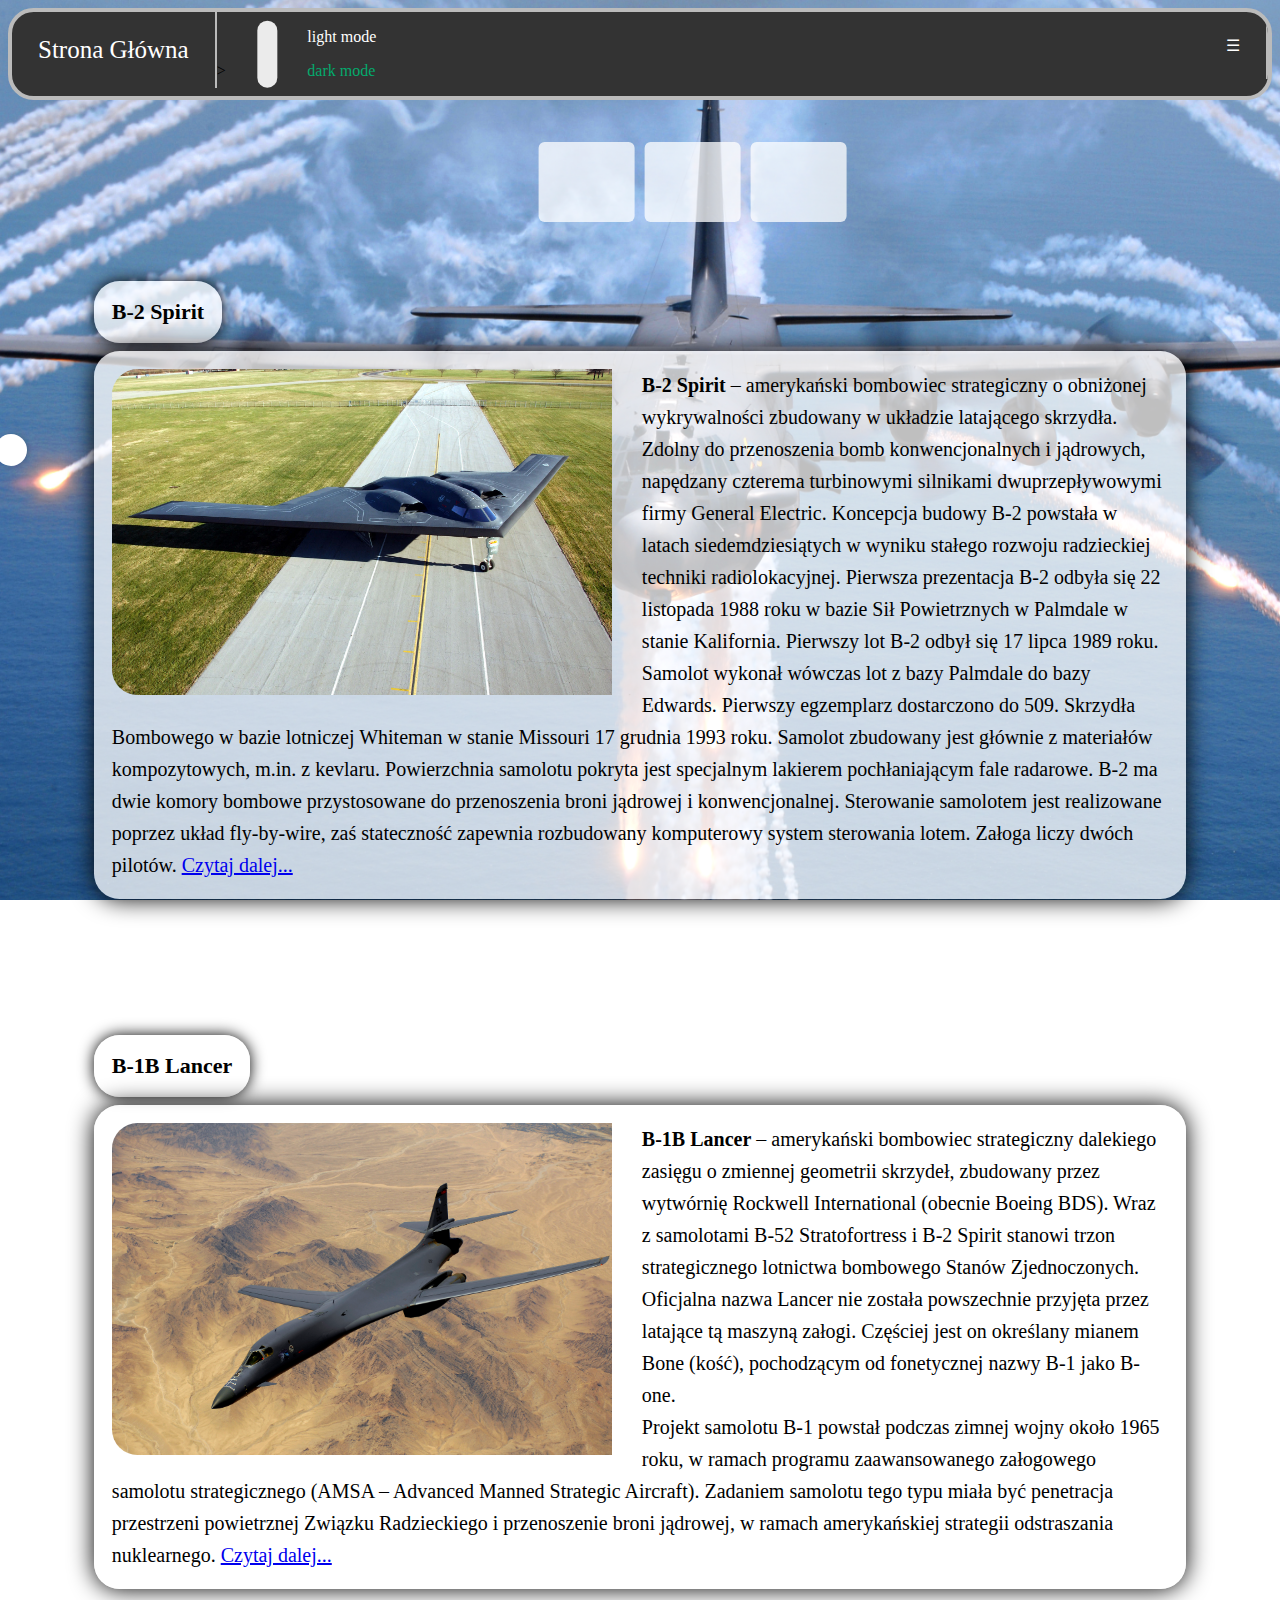
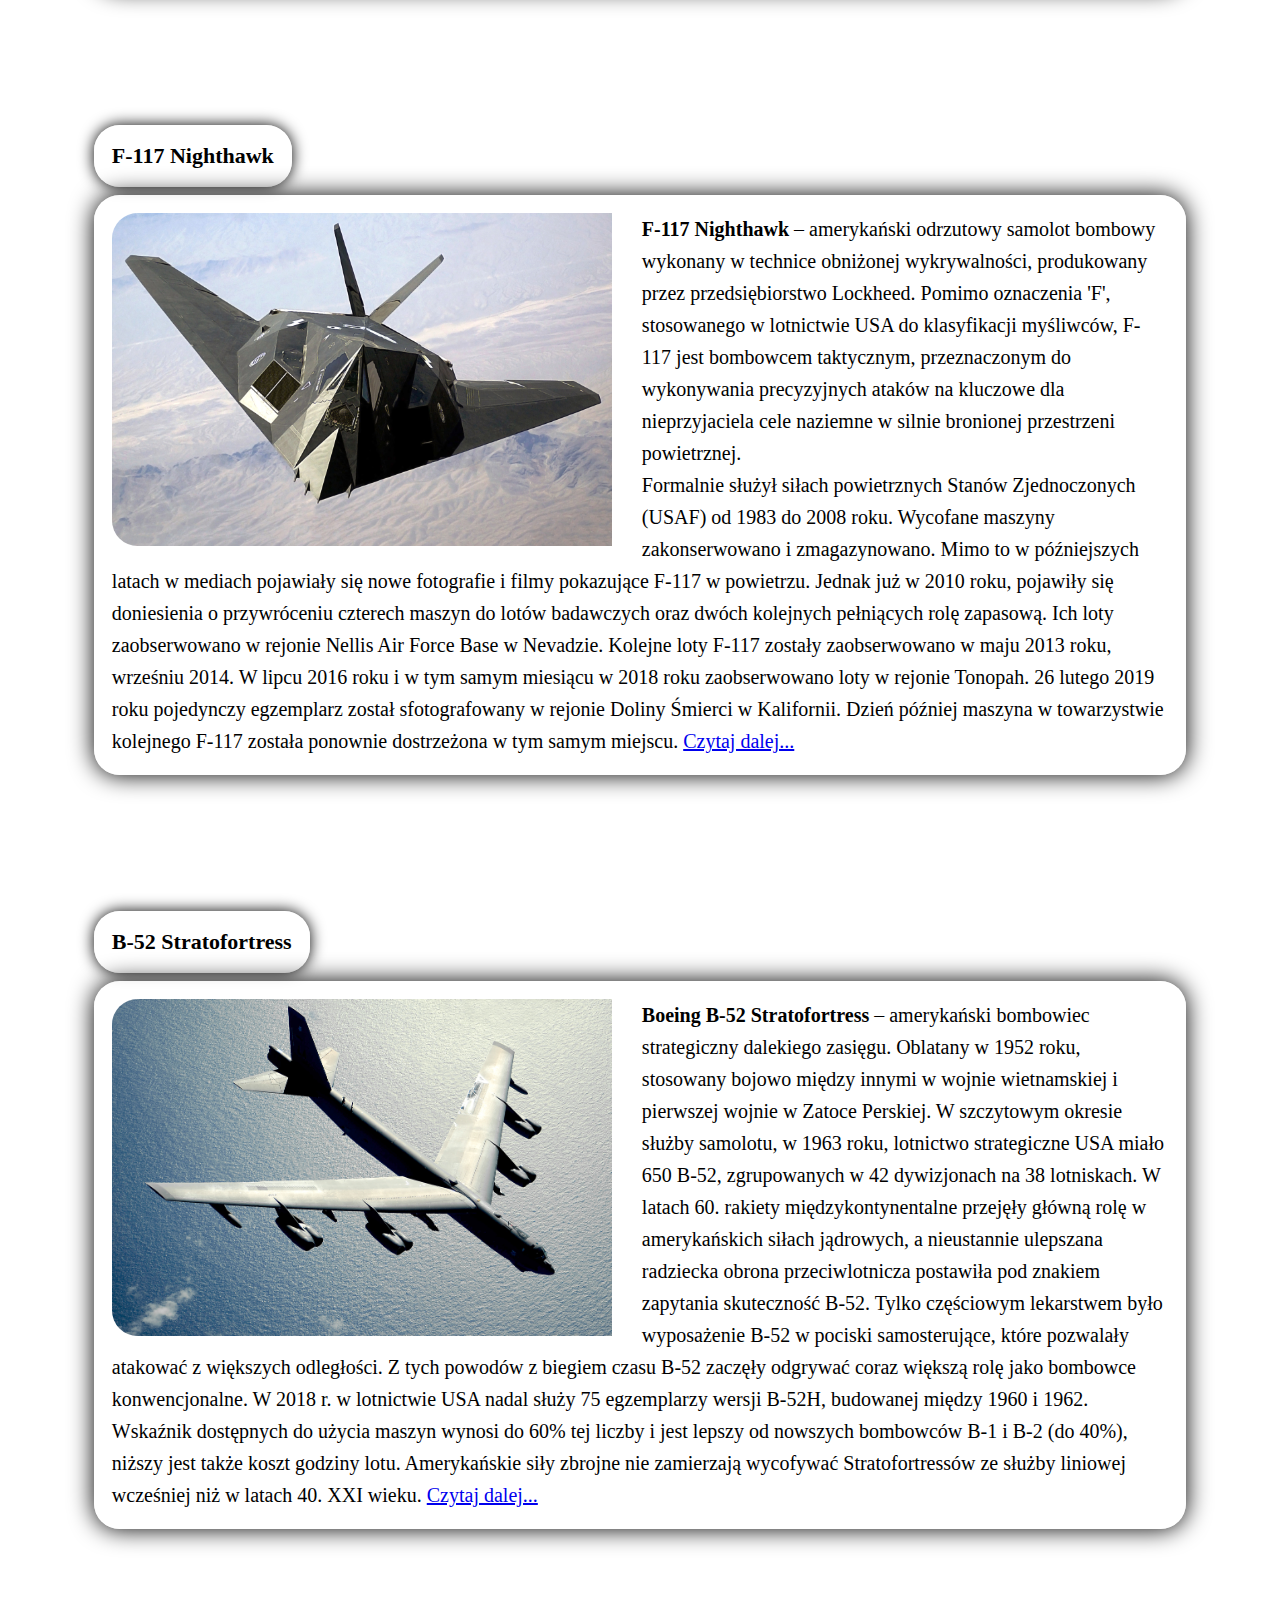
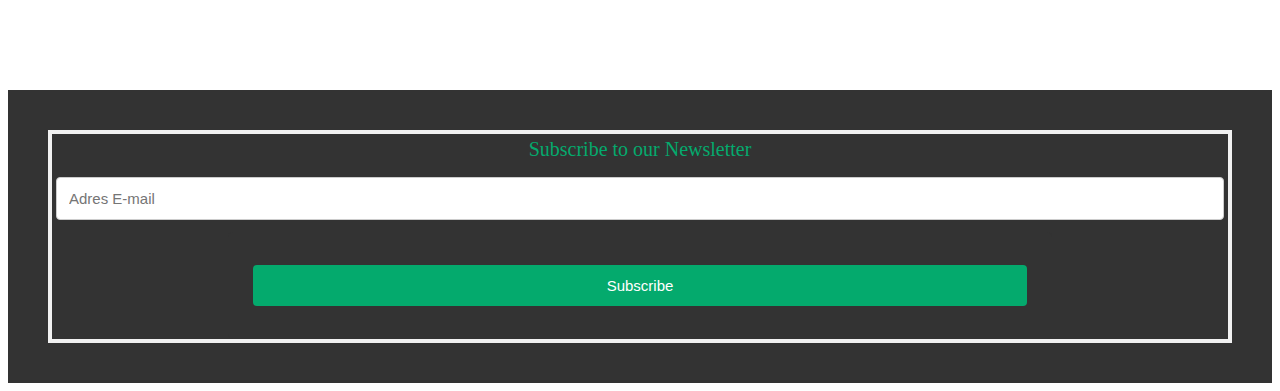
==== bombowce.html @ 317ac98b "Web" ====
<!DOCTYPE html>
<html lang="pl" >
<head>
<meta charset="UTF-8">
<meta name="viewport" content="width=device-width, initial-scale=1">
<link rel="stylesheet" href="style.css">
<link rel='stylesheet' href='https://s3-us-west-2.amazonaws.com/s.cdpn.io/1462889/unicons.css'>
<title>Bombowce</title>
</head>
<body id="dvImage">
<script src='https://cdnjs.cloudflare.com/ajax/libs/jquery/3.4.0/jquery.min.js'></script>
<script src="https://ajax.googleapis.com/ajax/libs/jquery/1.8.3/jquery.min.js"></script>
<script src="js/script.js"></script>
<div class="topNav" id="myTopNav">	
	<a href="index.html" >Strona Główna</a>
	<div class="dropdown"> <button class="dropbtn">Myśliwce 
    </button>
		<div class="dropdown-content">
			<a href="mysliwce.html">Myśliwce</a>
			<a href="mysliwce.html#F-22_Raptor">F-22 Raptor</a>	
			<a href="mysliwce.html#YF-23_Black_Widow">YF-23 Black Widow</a>
			<a href="mysliwce.html#F-35_Lightning">F-35 Lightning</a>
			<a href="mysliwce.html#F-14_Tomcat">F-14 Tomcat</a>
			<a href="mysliwce.html#F-16_Fighting_Falcon">F-16 Fighting Falcon</a>
		</div></div>
	<div class="dropdown"><button class="dropbtn active">Bombowce 
			</button>
		<div class="dropdown-content">
			<a href="bombowce.html" class="active">Bombowce</a>
			<a href="bombowce.html#B-2_Spirit">B-2 Spirit </a>
			<a href="bombowce.html#B-1B_Lancer">B-1B Lancer</a>
			<a href="bombowce.html#F-117_Nighthawk">F-117 Nighthawk</a>
			<a href="bombowce.html#B-52_Stratofortress">B-52 Stratofortress</a>
		</div></div>
	<div class="dropdown"><button class="dropbtn">Śmigłowce 
    </button>
			<div class="dropdown-content">
			<a href="smiglowce.html">Śmigłowce</a>
			<a href="smiglowce.html#AH-64_Apache">AH-64 Apache</a>
			<a href="smiglowce.html#RAH-66_Comanche">RAH-66 Comanche</a>
			<a href="smiglowce.html#UH-60_Black_Hawk">UH-60 Black Hawk</a>
			<a href="smiglowce.html#AH-56_Cheyenne">AH-56 Cheyenne</a>
			<a href="smiglowce.html#EuroCopter_Tiger">EuroCopter Tiger</a>
			<a href="smiglowce.html#Mi-28_Havoc">Mi-28 Havoc</a>
			<a href="smiglowce.html#Ka-50">Ka-50</a>
		</div></div>
	<div class="dropdown"><button class="dropbtn">Samoloty Wsparcia 
    </button>
		<div class="dropdown-content">
			<a href="samoloty_wsparcia.html">Samoloty Wsparcia</a>
			<a href="samoloty_wsparcia.html#A-10_Thunderbolt">A-10 Thunderbolt </a>
			<a href="samoloty_wsparcia.html#V-22_Osprey">V-22 Osprey </a>
			<a href="samoloty_wsparcia.html#SR-71_Blackbird">SR-71 Blackbird</a>
			<a href="samoloty_wsparcia.html#C-5_Galaxy">C-5 Galaxy</a>
			<a href="samoloty_wsparcia.html#C-130_Hercules">C-130 Hercules</a>
			<a href="samoloty_wsparcia.html#AC-130">AC-130</a>
		</div></div>>
			<a href="kontakt.html"  >Kontakt</a>	
		 <div class="checkbox-wrap ">
         <input type="checkbox" class="toggle-switch">
      <div class="opts">
         <div class="opt-1"><p>light mode</p></div>
         <div class="opt-2"><p>dark mode</p></div>
      </div></div>
<a href="javascript:void(0);" style="font-size:16px;" class="icon" onclick="menu()">&#9776;</a>
	</div>
<br><br><br>
<div class="clock-holder">
<div class='clock'>
  <div class='h shake shake-slow'></div>
  <div class='m shake shake-slow'></div>
  <div class='s shake shake-slow'></div>
</div></div>
	<br><br><br><br>
	<div id="maincontent" class="maincontent">
<h1 id="B-2_Spirit">B-2 Spirit</h1>					
<div class="article">
<a href="https://gagadget.com/media/uploads/B-2%20Spirit-1.jpeg" target= "_blank"> 
<img class="zoom" src="pic/b2.jpeg" alt="B-2 Spirit"></a>
<b>B-2 Spirit</b> – amerykański bombowiec strategiczny o obniżonej wykrywalności zbudowany w układzie latającego skrzydła. Zdolny do przenoszenia bomb konwencjonalnych i jądrowych, napędzany czterema turbinowymi silnikami dwuprzepływowymi firmy General Electric.
Koncepcja budowy B-2 powstała w latach siedemdziesiątych w wyniku stałego rozwoju radzieckiej techniki radiolokacyjnej. Pierwsza prezentacja B-2 odbyła się 22 listopada 1988 roku w bazie Sił Powietrznych w Palmdale w stanie Kalifornia. 
Pierwszy lot B-2 odbył się 17 lipca 1989 roku. Samolot wykonał wówczas lot z bazy Palmdale do bazy Edwards. Pierwszy egzemplarz dostarczono do 509. Skrzydła Bombowego w bazie lotniczej Whiteman w stanie Missouri 17 grudnia 1993 roku.
Samolot zbudowany jest głównie z materiałów kompozytowych, m.in. z kevlaru. Powierzchnia samolotu pokryta jest specjalnym lakierem pochłaniającym fale radarowe. B-2 ma dwie komory bombowe przystosowane do przenoszenia broni jądrowej i konwencjonalnej. 
Sterowanie samolotem jest realizowane poprzez układ fly-by-wire, zaś stateczność zapewnia rozbudowany komputerowy system sterowania lotem. Załoga liczy dwóch pilotów.
<a href="https://pl.wikipedia.org/wiki/Northrop_B-2_Spirit" target="_blank">Czytaj dalej... </a>
</div>

<h1 id="B-1B_Lancer">B-1B Lancer</h1>					
<div class="article">
<a href="https://upload.wikimedia.org/wikipedia/commons/thumb/5/50/B-1B.jpg/1280px-B-1B.jpg" target= "_blank"> 
<img class="zoom" src="pic/b1.jpg" alt="B-1B Lancer"></a>
<b>B-1B Lancer</b> – amerykański bombowiec strategiczny dalekiego zasięgu o zmiennej geometrii skrzydeł, zbudowany przez wytwórnię Rockwell International (obecnie Boeing BDS). Wraz z samolotami B-52 Stratofortress i B-2 Spirit stanowi trzon strategicznego lotnictwa bombowego Stanów Zjednoczonych.
Oficjalna nazwa Lancer nie została powszechnie przyjęta przez latające tą maszyną załogi. Częściej jest on określany mianem Bone (kość), pochodzącym od fonetycznej nazwy B-1 jako B-one.
<br>Projekt samolotu B-1 powstał podczas zimnej wojny około 1965 roku, w ramach programu zaawansowanego załogowego samolotu strategicznego (AMSA – Advanced Manned Strategic Aircraft). Zadaniem samolotu tego typu miała być penetracja przestrzeni powietrznej Związku Radzieckiego i przenoszenie broni jądrowej, 
w ramach amerykańskiej strategii odstraszania nuklearnego.
<a href="https://pl.wikipedia.org/wiki/Rockwell_B-1B_Lancer" target="_blank">Czytaj dalej... </a>
</div>

<h1 id="F-117_Nighthawk">F-117 Nighthawk</h1>					
<div class="article">
<a href="https://upload.wikimedia.org/wikipedia/commons/a/a1/F-117_Nighthawk_Front.jpg" target= "_blank"> 
<img class="zoom" src="pic/f117.jpg" alt="F-117 Nighthawk"></a>
<b>F-117 Nighthawk</b> – amerykański odrzutowy samolot bombowy wykonany w technice obniżonej wykrywalności, produkowany przez przedsiębiorstwo Lockheed.
Pomimo oznaczenia 'F', stosowanego w lotnictwie USA do klasyfikacji myśliwców, F-117 jest bombowcem taktycznym, przeznaczonym do wykonywania precyzyjnych ataków na kluczowe dla nieprzyjaciela cele naziemne w silnie bronionej przestrzeni powietrznej.
<br>Formalnie służył siłach powietrznych Stanów Zjednoczonych (USAF) od 1983 do 2008 roku. Wycofane maszyny zakonserwowano i zmagazynowano. Mimo to w późniejszych latach w mediach pojawiały się nowe fotografie i filmy pokazujące F-117 w powietrzu. 
Jednak już w 2010 roku, pojawiły się doniesienia o przywróceniu czterech maszyn do lotów badawczych oraz dwóch kolejnych pełniących rolę zapasową. Ich loty zaobserwowano w rejonie Nellis Air Force Base w Nevadzie. 
Kolejne loty F-117 zostały zaobserwowano w maju 2013 roku, wrześniu 2014. W lipcu 2016 roku i w tym samym miesiącu w 2018 roku zaobserwowano loty w rejonie Tonopah.
 26 lutego 2019 roku pojedynczy egzemplarz został sfotografowany w rejonie Doliny Śmierci w Kalifornii. Dzień później maszyna w towarzystwie kolejnego F-117 została ponownie dostrzeżona w tym samym miejscu. 
<a href="https://pl.wikipedia.org/wiki/Lockheed_F-117_Nighthawk" target="_blank">Czytaj dalej... </a>
</div>

<h1 id="B-52_Stratofortress">B-52 Stratofortress</h1>					
<div class="article">
<a href="https://ocdn.eu/images/pulscms/NzI7MDA_/6177c042f0d11eca27f2a414a46d95de.jpg" target= "_blank"> 
<img class="zoom" src="pic/b52.jpg" alt="B-52 Stratofortress"></a>
<b>Boeing B-52 Stratofortress</b> – amerykański bombowiec strategiczny dalekiego zasięgu. Oblatany w 1952 roku, stosowany bojowo między innymi w wojnie wietnamskiej i pierwszej wojnie w Zatoce Perskiej.
W szczytowym okresie służby samolotu, w 1963 roku, lotnictwo strategiczne USA miało 650 B-52, zgrupowanych w 42 dywizjonach na 38 lotniskach. W latach 60. rakiety międzykontynentalne przejęły główną rolę w amerykańskich siłach jądrowych, a nieustannie ulepszana radziecka obrona przeciwlotnicza postawiła pod znakiem zapytania skuteczność B-52. 
Tylko częściowym lekarstwem było wyposażenie B-52 w pociski samosterujące, które pozwalały atakować z większych odległości. Z tych powodów z biegiem czasu B-52 zaczęły odgrywać coraz większą rolę jako bombowce konwencjonalne. W 2018 r. w lotnictwie USA nadal służy 75 egzemplarzy wersji B-52H, budowanej między 1960 i 1962. 
Wskaźnik dostępnych do użycia maszyn wynosi do 60% tej liczby i jest lepszy od nowszych bombowców B-1 i B-2 (do 40%), niższy jest także koszt godziny lotu. Amerykańskie siły zbrojne nie zamierzają wycofywać Stratofortressów ze służby liniowej wcześniej niż w latach 40. XXI wieku.
<a href="https://pl.wikipedia.org/wiki/Boeing_B-52_Stratofortress" target="_blank">Czytaj dalej... </a>
</div>





 
								
	<div class="progress-wrap">
		<svg class="progress-circle svg-content" width="100%" height="100%" viewBox="-1 -1 102 102">
			<path d="M50,1 a49,49 0 0,1 0,98 a49,49 0 0,1 0,-98"/>
		</svg>
	</div>
	
	
</div>
<div class="footer">
<form name="newsletterForm" onsubmit = "return(validate2());">
  <div class="container2">
    <div id="header" class="header">Subscribe to our Newsletter</div>
  </div>
  <div class="container2" style="background-color:#333">
    <input type="text" placeholder="Adres E-mail" name="mail" required>
  </div>
  <div class="container">
    <input type="submit" value="Subscribe">
  </div>
</form>
</div>


</body>
</html>
---- style.css ----
body {
  	-webkit-transition: all 200ms linear;
	transition: all 200ms linear;
	text-rendering: optimizeLegibility !important;
	-webkit-font-smoothing: antialiased !important;
}
#dvImage{
  background-image: url("pic/background1.jpg");	
  background-repeat: no-repeat;
  background-attachment: fixed;
  background-size: cover;
}
.maincontent{
	margin-left: 2%;
	margin-right: 2%;
}
.topNav {
	overflow: hidden;
	background-color: #333;
	border-radius: 2vw;
	border: 4px solid #bbb;
}
.topNav a {
	float: left;
	font-size:25px;
	display: block;
	color: white;
	text-align: center;
	padding: 24px 26px;
	border-right:2px solid #bbb;
	text-decoration: none;
}
.topNav a:hover:not(.active) {
  background-color: #111;
}
.active {
  background-color: #04AA6D;
  color: white;
}
.topNav .icon {
  display: none;
}
.dropdown {
  float: left;
  overflow: hidden;
}
.dropdown .dropbtn {
  font-size: 25px;  
  border: none;
  outline: none;
  color: white;
  padding: 24px 26px;
  background-color: #333;
  border-right:2px solid #bbb;
  margin: 0;
}
button.dropbtn.active {
  background-color: #04AA6D;
  color: white;	
}
.topNav a:hover, .dropdown:hover .dropbtn {
  background-color: #111;
  color: white;
}
.dropdown-content {
  display: none;
  position: absolute;
  background-color: #300;
  min-width: 160px;
  box-shadow: 0px 8px 16px 0px rgba(255,255,255,0.2);
  z-index: 1;
}

.dropdown-content a {
  float: none;
  color: white;
  padding: 12px 16px;
  text-decoration: none;
  display: block;
  text-align: left;
  border-bottom: 2px solid #ddd;
  border-left: 2px solid #ddd;
  border-right: 2px solid #ddd;
}

.dropdown-content a:hover {
  background-color: #333;
  color: #04AA6D;
}

.dropdown:hover .dropdown-content {
  display: block;
}

@media screen and (max-width: 1370px) {
  .topNav a:not(:first-child), .dropdown .dropbtn {
    display: none;
	font-size: 17px;
  }
    .topNav a:not(:first-child), .dropdown .dropbtnactive {
    display: none;
	font-size: 17px;
  }
  .topNav a.icon {
    float: right;
    display: block;
  }
   .topNav.responsive {position: relative; font-size:17px;}
  .topNav.responsive .icon {
    position: absolute;
    right: 0;
    top: 0;
  }
  .topNav.responsive a {
    float: none;
    display: block;
    text-align: left;
	font-size:15px;
  }
  .topNav.responsive .dropdown {float: none;}
  .topNav.responsive .dropdown-content {position: relative;}
  .topNav.responsive .dropdown .dropbtn {
    display: block;
    width: 100%;
    text-align: left;
  } 
}
@media screen and (max-width: 600px) {

  .article {
  font-size:14px;
  margin-left:1%;
  margin-right:1%;
  }
    body{
	  background-image:url("pic/backgroundphone.jpg");
  }
}




h1{
  background-color:rgba(255, 255, 255, 0.75);
  color:black;
  font-family:verdana;
  font-size: 22px;
  text-align: left;
  display: inline-block;
  box-shadow: 0 0 15px black;
  padding: 1.4vw;
  border-radius: 2vw;
  margin-left: 5%;
}
h2{
	color: Navy;
	font-family:verdana;
	font-size: 22px;
	background-color:rgba(255, 255, 255, 0.8);
	box-shadow: 0 0 15px black;
	padding: 1.4vw;
	border-radius: 2vw;
	text-align:center;
	margin-left: auto;
	margin-right: auto;
	width:500px;
}
h3{
	font-size:17px;
}
.header{
  font-family: verdana;
  font-size: 20px;
  color: #04AA6D;
  text-align:center;
}
.header1{
  font-size: 32px;
  color: #04AA6D;
  text-align:center;  
  font-family: verdana;

}
#error_message{
  margin-bottom: 20px;
  background: #fe8b8e;
  padding: 0px;
  text-align: center;
  font-size: 14px;
  transition: all 0.5s ease;
}
.article {
  background-color:rgba(255, 255, 255, 0.75);
  color:black;
  box-shadow: 0 0 25px black;
  padding: 1.4vw;
  font-family: verdana;
  font-size: 20px;
  line-height:1.6;
  margin-top: -0.5vw;
  border-radius: 2vw;
  display: inline-block;
  margin-right: 5%;
  margin-left: 5%;
  margin-bottom:10%;
}
.articleh{
  background-color:rgba(255, 255, 255, 0.75);
  color:black;
  box-shadow: 0 0 25px black;
  padding: 1.4vw;
  font-family: verdana;
  font-size: 20px;
   border-radius: 2vw;
  display:block;
  margin: 0px auto;
  width:400px;
}
#table{
	margin-left:auto;
	margin-right:auto;
	font-size:22px;
	background-color:rgba(255, 255, 255, 0.9);
	color:black;
	box-shadow: 0 0 25px black;
}
.table, th, td {
	margin-top:30px;
	border:2px solid black;
	background-color:rgba(255, 255, 255, 0.75);
    color:black;
}
th,td{
	background-color:rgba(255, 255, 255, 0.75);
    color:black;
}
.dark{
  background-color:rgba(0, 0, 0, 0.75);
  color:white;
  
}

 input[type=checkbox].toggle-switch {
    transform: rotate(90deg);
    appearance: none;
    -moz-appearance: none;
    -webkit-appearance: none;
    outline: 0;
	display:inline-block;
    cursor: pointer; 
    width: 5em;
    height: 1.5em;
	margin-bottom:0.9em;
    border-radius: 3em;
    background-color: #ebebeb;
    transition: background-color 0.09s ease-in-out;
 position: relative;}
&:active::after {
       background-color: #f2f2f2;
       padding-right: .8em;
   }
    
   &::after {
      content: '';
      width: 2em; 
      height: 2em;
	  display:inline-block;
      background-color: white;
      border-radius: 3em;
      position: absolute;
      left: -5px;
      top: 50%;
      transform: translateY(-50%);
      transition: left .3s cubic-bezier(
          0.175, 0.885, 0.320, 1.275);
      padding .3s ease, margin .3s ease;
      box-shadow: 2px 0px 5px 0 rgba(0,0,0,0.15);
  }



input[type=checkbox].toggle-switch:checked {
   background-color: #04AA6D;
   &:active::after {
      margin-left: -.8em;
   }
   &::after {
      left: 2em;
      background-color: #242424;
   }
}

.opts {
   color: #04AA6D;
   	display:inline-block;
}

.opt-1 {
   color: white;
}

.opt-1,
.opt-2 {
   transition: .2s all;
}

.checkbox-wrap {
	display:inline-block;
	width:200px;
}	

.clock-holder{
	display: block;
	margin: 0 auto;
	
}
.clock {
  position: relative;
  padding:20px;
  top: 50%;
  left: 50%;
  transform: translate(-10%, -80%);
  color: black;
  font-family: "Lato", sans-serif;
}
.clock div {
  position: relative;
  float: left;
  background-color: rgba(255, 255, 255, 0.75);
  border-radius: 6px;
  width: 96px;
  height: 80px;
  text-align: center;
  font-size: 60px;
  margin: 0px 5px;
}


.video-container{
  position: relative;
  padding-bottom: 2%;
}
.video-container iframe{
position: absolute;
  top: 0;
  left: 0;
  width: 100%;
  height: 100%;
}
.video {
	display:none;
	aspect-ratio: 16 / 9;
	width: 100%;

}
.btn, .btn:after, .ajaxbtn, .ajaxbtn:after {
  width: 70px;
  height: 36px;
  line-height: 1.6;
  font-size: 16px;
  font-family: 'Bebas Neue', sans-serif;
  background: #04AA6D;
  border: 0;
  color: #fff;
  letter-spacing: 3px;
  box-shadow: 6px 0px 0px #00E6F6;
  outline: transparent;
  position: relative;
  user-select: none;
  -webkit-user-select: none;
  touch-action: manipulation;
}
.btn:after, .ajaxbtn:after{
  --slice-0: inset(50% 50% 50% 50%);
  --slice-1: inset(80% -6px 0 0);
  --slice-2: inset(50% -6px 30% 0);
  --slice-3: inset(10% -6px 85% 0);
  --slice-4: inset(40% -6px 43% 0);
  --slice-5: inset(80% -6px 5% 0);
  
  content: 'ALTERNATE TEXT';
  display: block;
  position: absolute;
  top: 0;
  left: 0;
  right: 0;
  bottom: 0;
  background: linear-gradient(45deg, transparent 3%, #00E6F6 3%, #00E6F6 5%, #FF013C 5%);
  text-shadow: -3px -3px 0px #F8F005, 3px 3px 0px #00E6F6;
  clip-path: var(--slice-0);
}
.btn:hover:after, .ajaxbtn:hover:after{
  animation: 1s glitch;
  animation-timing-function: steps(2, end);
}
@keyframes glitch {
  0% {
    clip-path: var(--slice-1);
    transform: translate(-20px, -10px);
  }
  10% {
    clip-path: var(--slice-3);
    transform: translate(10px, 10px);
  }
  20% {
    clip-path: var(--slice-1);
    transform: translate(-10px, 10px);
  }
  30% {
    clip-path: var(--slice-3);
    transform: translate(0px, 5px);
  }
  40% {
    clip-path: var(--slice-2);
    transform: translate(-5px, 0px);
  }
  50% {
    clip-path: var(--slice-3);
    transform: translate(5px, 0px);
  }
  60% {
    clip-path: var(--slice-4);
    transform: translate(5px, 10px);
  }
  70% {
    clip-path: var(--slice-2);
    transform: translate(-10px, 10px);
  }
  80% {
    clip-path: var(--slice-5);
    transform: translate(20px, -10px);
  }
  90% {
    clip-path: var(--slice-1);
    transform: translate(-10px, 0px);
  }
  100% {
    clip-path: var(--slice-1);
    transform: translate(0);
  }
}



.zoom{
	float:left; 
	padding-right:30px;  
	width:70vw; 
	height:auto; 
	max-width:500px; 
	min-width:200px;
	border-radius: 2vw;
	transition: transform 1s;
	cursor:pointer;
}
.zoom:hover {
  transform: scale(1.5);
}




.footer {
  overflow: hidden;
  margin-top:40px;
  background-color: #333;
  padding: 40px;
  text-align: center;
}


/* Style the form element with a border around it   Newsletter */
form {
  border: 4px solid #f1f1f1;
}
.container2 {
  padding: 4px;
  background-color: #333;
  color:#04AA6D;
    font-size:15px;
}
input[type=text], input[type=submit] {
  width: 100%;
  padding: 6px;
  margin: 8px 0;
  display: inline-block;
  border: 1px solid #ccc;
  box-sizing: border-box;
  font-size:15px;
}
input[type=submit] {
  background-color: #04AA6D;
  font-size:15px;
  color: white;
  border: none;
}
input[type=submit]:hover {
  opacity: 0.8;
}



/* Style inputs, select elements and textareas KONTAKT */
input[type=text], select, textarea{
  width: 100%;
  padding: 12px;
  border: 1px solid #ccc;
  border-radius: 4px;
  box-sizing: border-box;
  resize: vertical;
}
label {
  padding: 12px 12px 12px 0;
  display: inline-block;
  color:#04AA6D;
  margin-left:10px;
}
input[type=submit] {
  background-color: #04AA6D;
  color: white;
  padding: 12px 20px;
  border: none;
  border-radius: 4px;
  cursor: pointer;
}
.container {
	margin-right:15%;
margin-left:15%;
  border-radius: 5px;
  background-color: #333;
  padding: 25px;
}
.col-25 {
  float: left;
  width: 20%;
  margin-top: 12px;
}
.col-75 {
  float: left;
  width: 65%;
  margin-top: 12px;
}
.row:after {
  content: "";
  display: table;
  clear: both;
}
@media screen and (max-width: 600px) {
  .col-25, .col-75, input[type=submit] {
    width: 100%;
    margin-top: 0;
  }
}



.progress-wrap {
	position: fixed;
	background: green;
	right: 30px;
	bottom: 30px;
	height: 46px;
	width: 46px;
	cursor: pointer;
	display: block;
	border-radius: 50px;
	box-shadow: inset  0 0 0 2px rgba(0,0,0,0.1);
	z-index: 10000;
	opacity: 0;
	visibility: hidden;
	transform: translateY(15px);
	-webkit-transition: all 200ms linear;
    transition: all 200ms linear;
}
.progress-wrap.active-progress {
	opacity: 1;
	visibility: visible;
	transform: translateY(0);
}
.progress-wrap::after {
	position: absolute;
	font-family: 'unicons';
	content: '\e84b';
	text-align: center;
	line-height: 46px;
	font-size: 45px;
	color: red;
	left: 0;
	top: 0;
	height: 46px;
	width: 46px;
	cursor: pointer;
	display: block;
	z-index: 1;
	-webkit-transition: all 200ms linear;
    transition: all 200ms linear;
}
.progress-wrap:hover::after {
	opacity: 0;
}
.progress-wrap::before {
	position: absolute;
	font-family: 'unicons';
	content: '\e84b';
	text-align: center;
	line-height: 46px;
	font-size: 45px;
	opacity: 0;
	background: green;
	-webkit-background-clip: text;
	-webkit-text-fill-color: transparent;
	left: 0;
	top: 0;
	height: 46px;
	width: 46px;
	cursor: pointer;
	display: block;
	z-index: 2;
	-webkit-transition: all 200ms linear;
    transition: all 200ms linear;
}
.progress-wrap:hover::before {
	opacity: 1;
}
.progress-wrap svg path { 
	fill: none; 
}
.progress-wrap svg.progress-circle path {
	stroke: rgba(0, 0, 255, 0.7);
	stroke-width: 10;
	box-sizing:border-box;
	-webkit-transition: all 200ms linear;
    transition: all 200ms linear;
}
@-webkit-keyframes border-transform{
    0%,100% { border-radius: 63% 37% 54% 46% / 55% 48% 52% 45%; } 
	14% { border-radius: 40% 60% 54% 46% / 49% 60% 40% 51%; } 
	28% { border-radius: 54% 46% 38% 62% / 49% 70% 30% 51%; } 
	42% { border-radius: 61% 39% 55% 45% / 61% 38% 62% 39%; } 
	56% { border-radius: 61% 39% 67% 33% / 70% 50% 50% 30%; } 
	70% { border-radius: 50% 50% 34% 66% / 56% 68% 32% 44%; } 
	84% { border-radius: 46% 54% 50% 50% / 35% 61% 39% 65%; } 
}
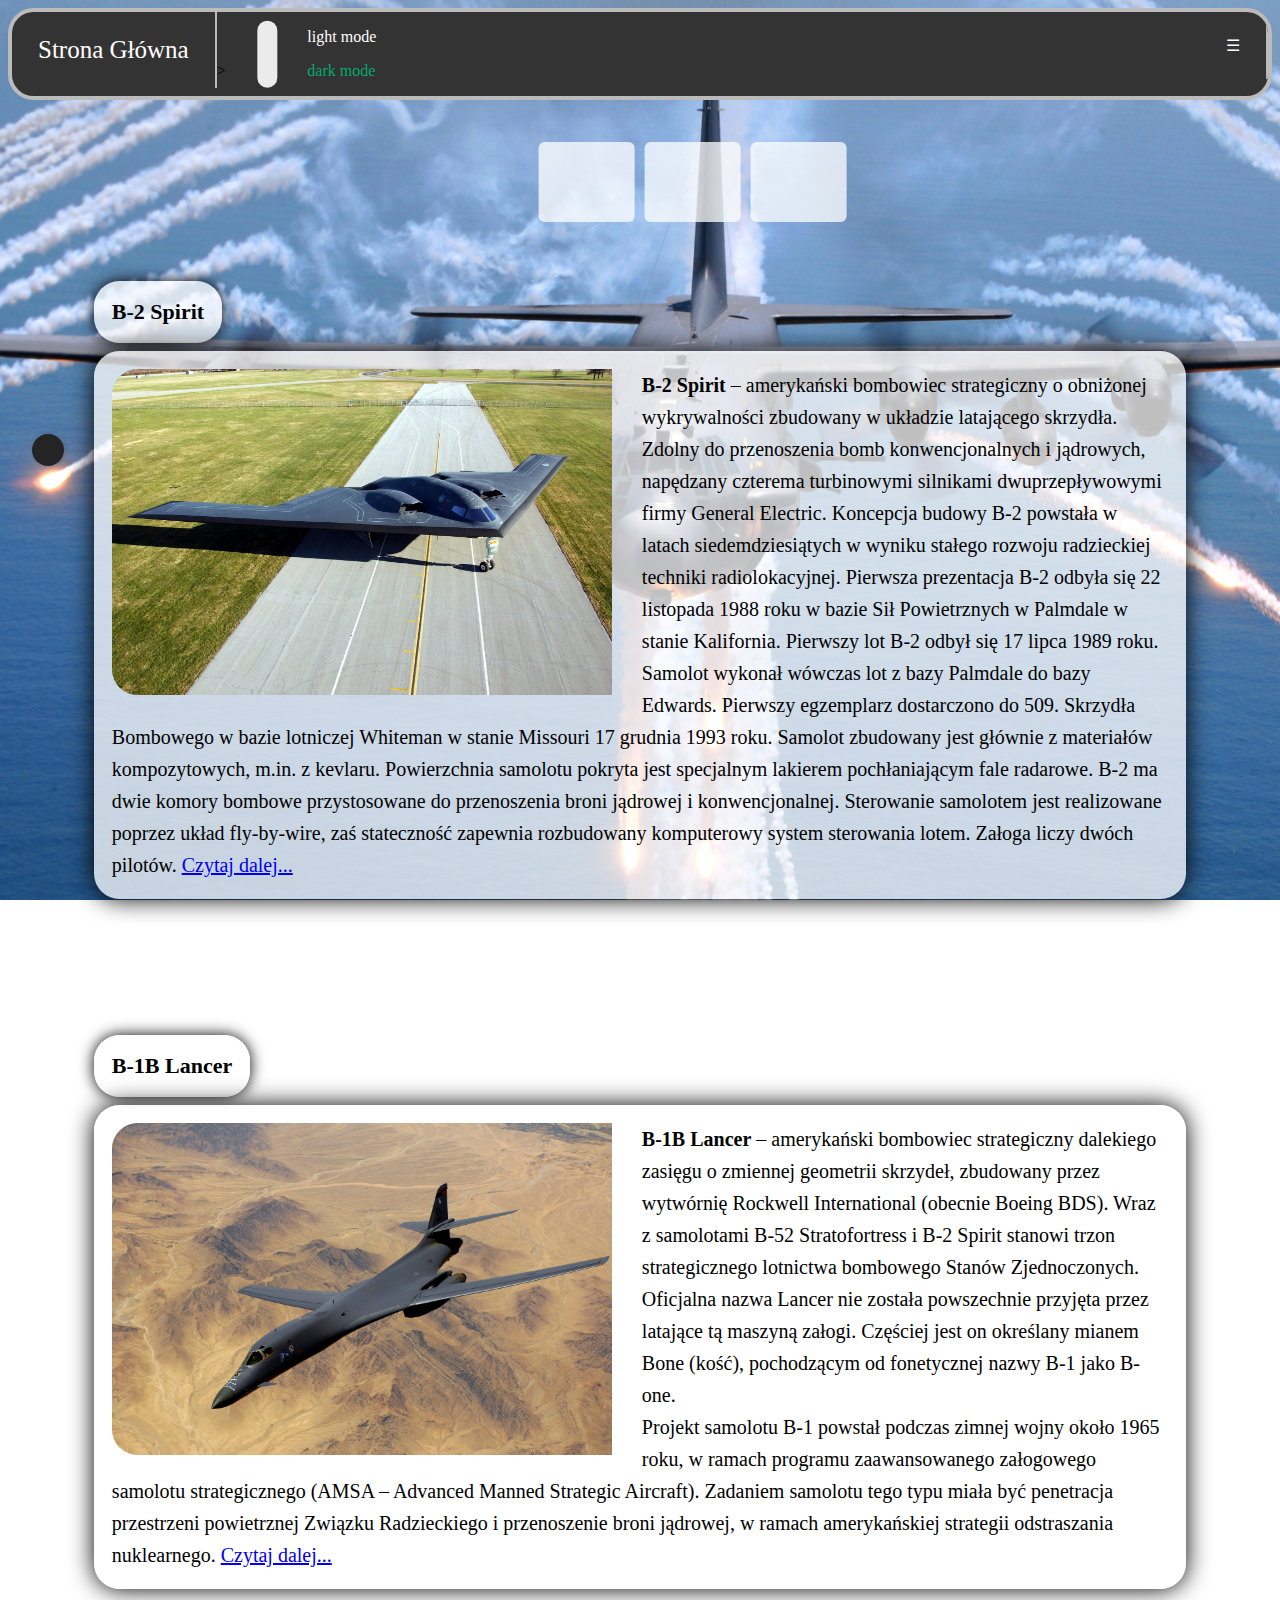
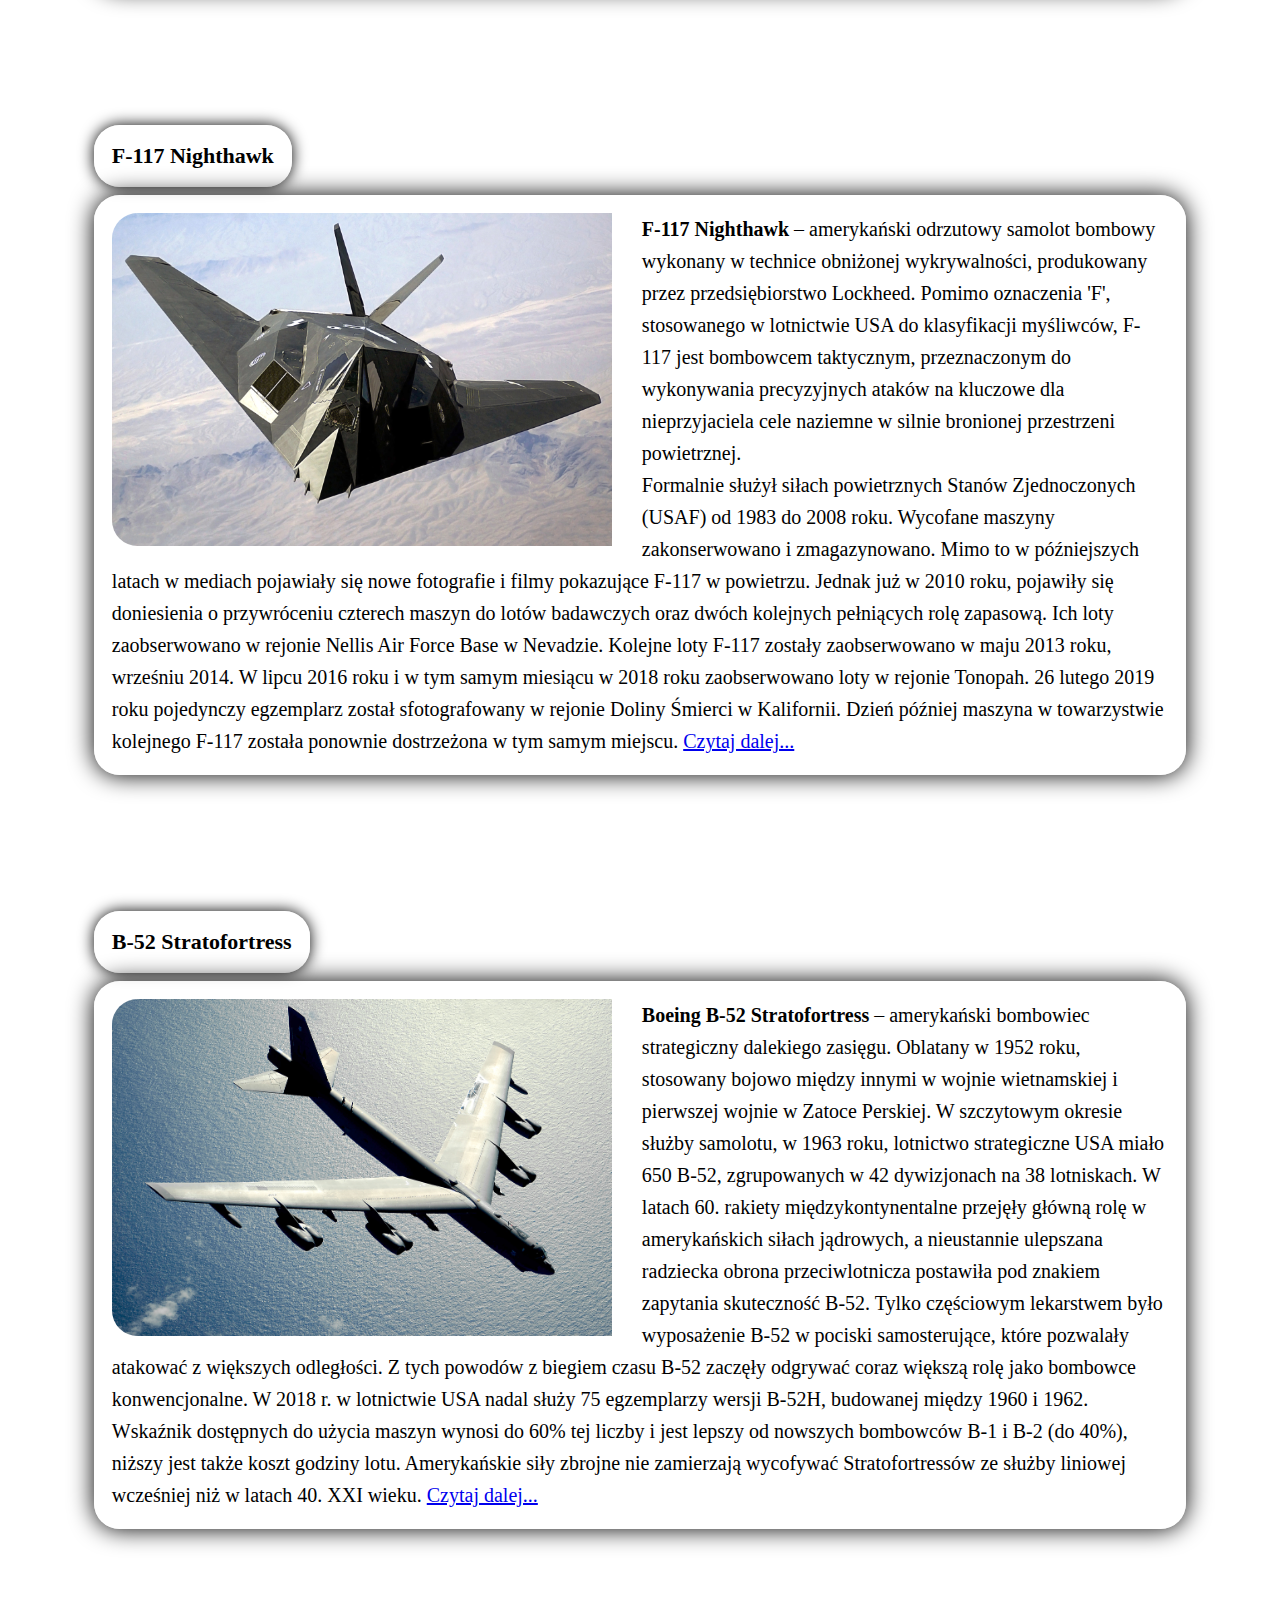
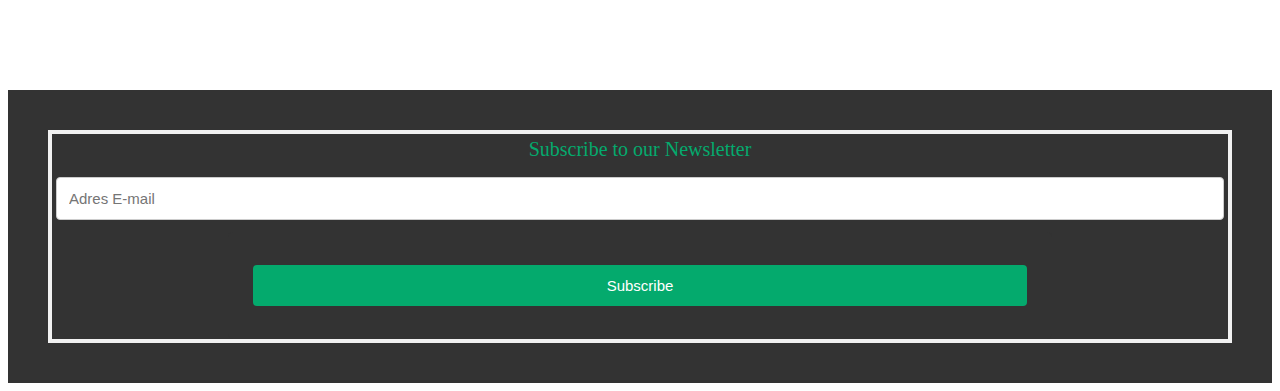
==== commit b3df4420: "Web" ====
--- a/bombowce.html
+++ b/bombowce.html
@@ -135,7 +135,7 @@
 	
 </div>
 <div class="footer">
-<form name="newsletterForm" onsubmit = "return(validate2());">
+<form name="newsletterForm">
   <div class="container2">
     <div id="header" class="header">Subscribe to our Newsletter</div>
   </div>
--- a/style.css
+++ b/style.css
@@ -254,12 +254,11 @@
     border-radius: 3em;
     background-color: #ebebeb;
     transition: background-color 0.09s ease-in-out;
- position: relative;}
+	position: relative;
 &:active::after {
        background-color: #f2f2f2;
        padding-right: .8em;
-   }
-    
+ }}
    &::after {
       content: '';
       width: 2em; 
@@ -276,11 +275,8 @@
       padding .3s ease, margin .3s ease;
       box-shadow: 2px 0px 5px 0 rgba(0,0,0,0.15);
   }
-
-
-
 input[type=checkbox].toggle-switch:checked {
-   background-color: #04AA6D;
+background-color: #04AA6D;}
    &:active::after {
       margin-left: -.8em;
    }
@@ -288,7 +284,7 @@
       left: 2em;
       background-color: #242424;
    }
-}
+
 
 .opts {
    color: #04AA6D;
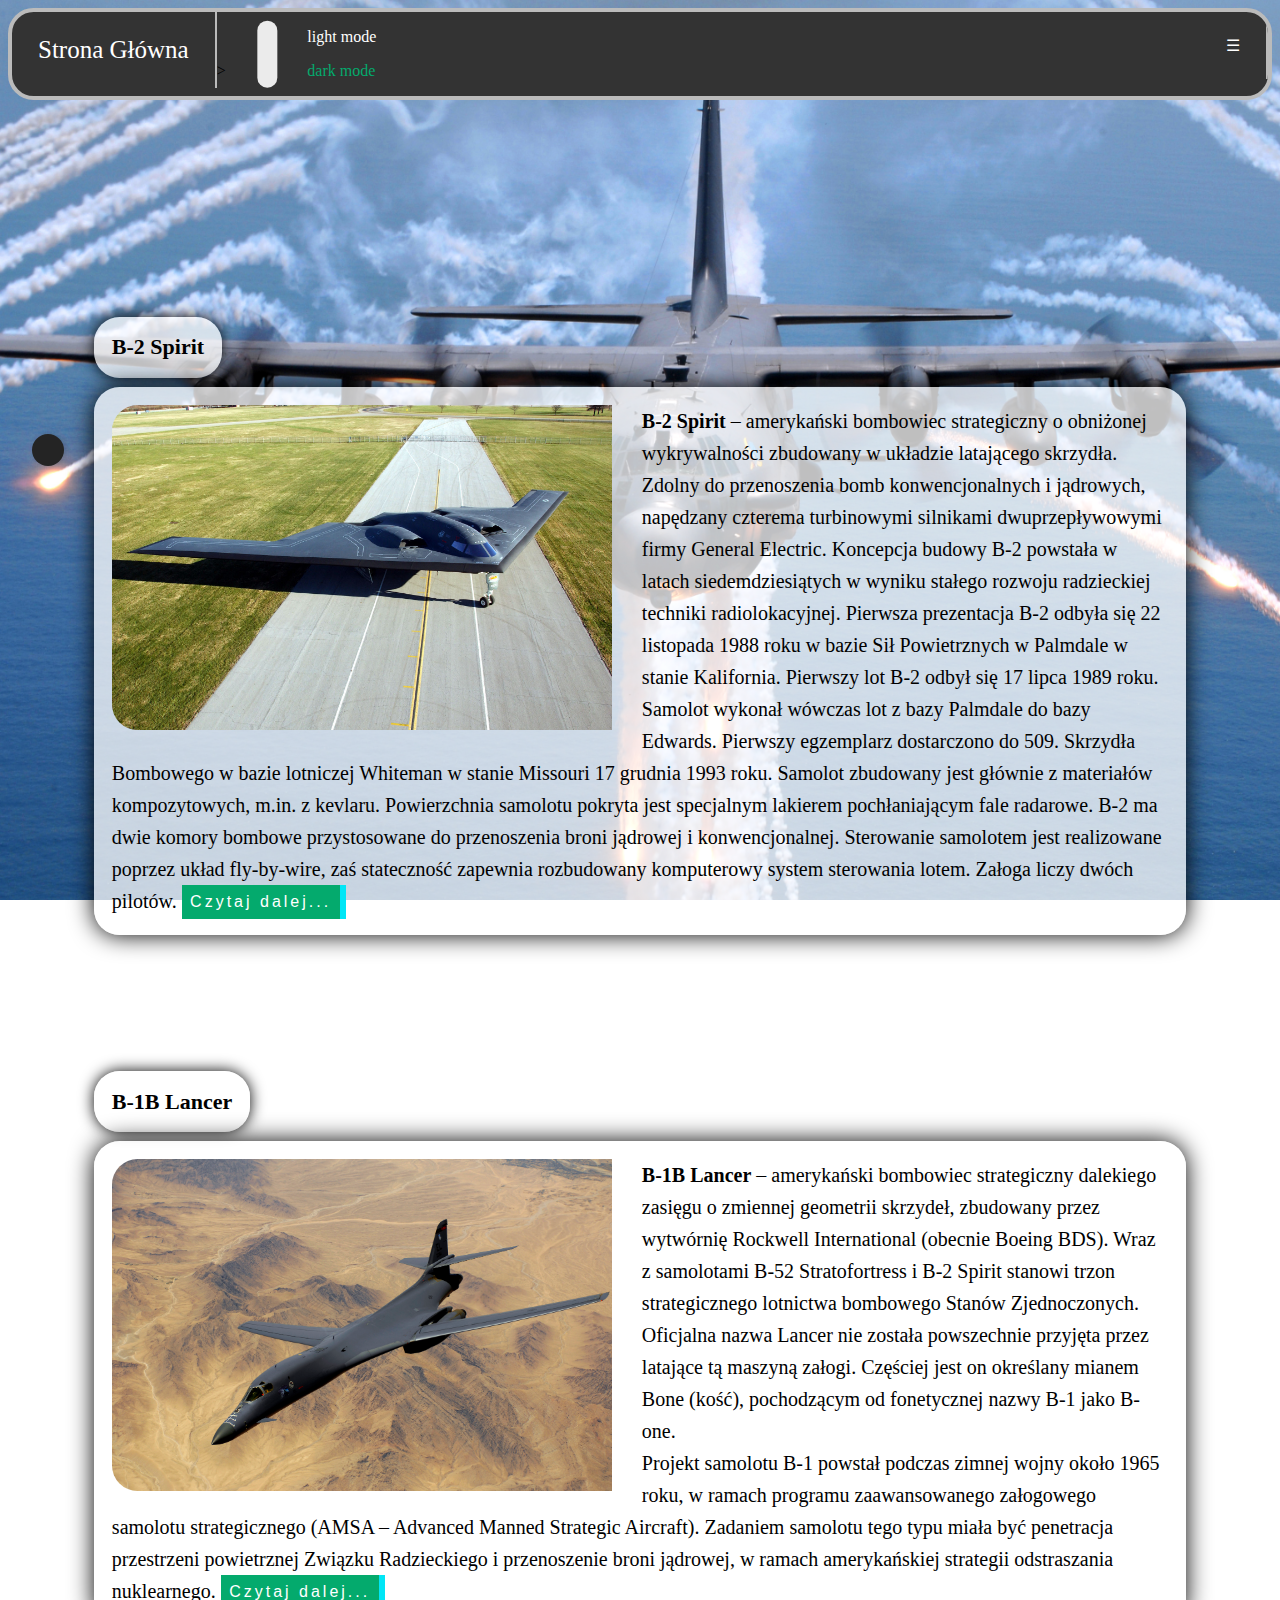
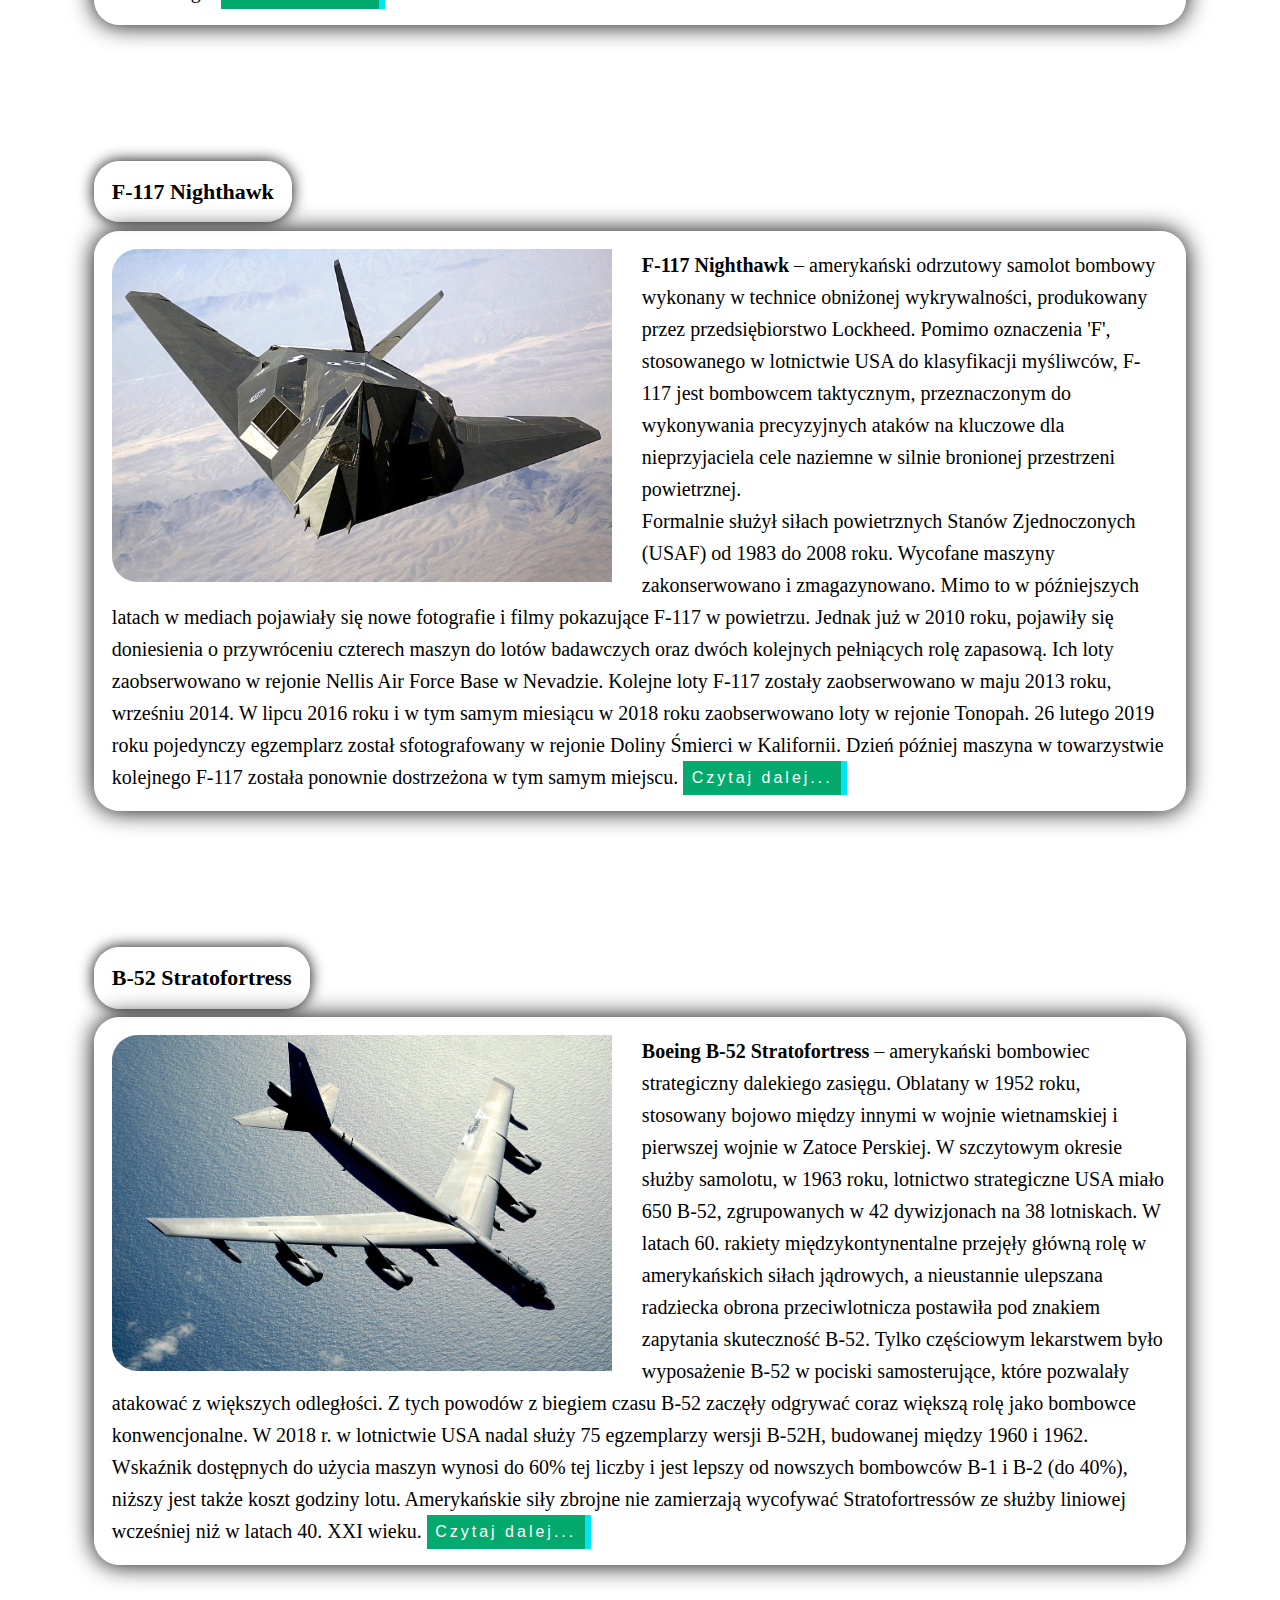
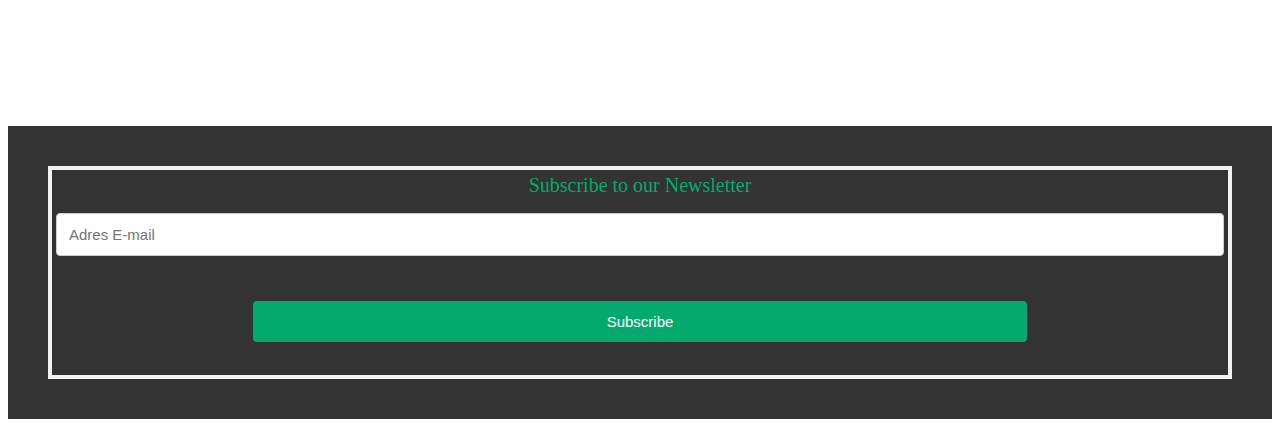
==== commit 708518ea: "Web" ====
--- a/bombowce.html
+++ b/bombowce.html
@@ -65,12 +65,13 @@
 <a href="javascript:void(0);" style="font-size:16px;" class="icon" onclick="menu()">&#9776;</a>
 	</div>
 <br><br><br>
+<div style="text-align:center">
 <div class="clock-holder">
 <div class='clock'>
   <div class='h shake shake-slow'></div>
   <div class='m shake shake-slow'></div>
   <div class='s shake shake-slow'></div>
-</div></div>
+</div></div></div>
 	<br><br><br><br>
 	<div id="maincontent" class="maincontent">
 <h1 id="B-2_Spirit">B-2 Spirit</h1>					
@@ -82,7 +83,7 @@
 Pierwszy lot B-2 odbył się 17 lipca 1989 roku. Samolot wykonał wówczas lot z bazy Palmdale do bazy Edwards. Pierwszy egzemplarz dostarczono do 509. Skrzydła Bombowego w bazie lotniczej Whiteman w stanie Missouri 17 grudnia 1993 roku.
 Samolot zbudowany jest głównie z materiałów kompozytowych, m.in. z kevlaru. Powierzchnia samolotu pokryta jest specjalnym lakierem pochłaniającym fale radarowe. B-2 ma dwie komory bombowe przystosowane do przenoszenia broni jądrowej i konwencjonalnej. 
 Sterowanie samolotem jest realizowane poprzez układ fly-by-wire, zaś stateczność zapewnia rozbudowany komputerowy system sterowania lotem. Załoga liczy dwóch pilotów.
-<a href="https://pl.wikipedia.org/wiki/Northrop_B-2_Spirit" target="_blank">Czytaj dalej... </a>
+<a class="morebtn" href="https://pl.wikipedia.org/wiki/Northrop_B-2_Spirit" target="_blank">Czytaj dalej...</a>
 </div>
 
 <h1 id="B-1B_Lancer">B-1B Lancer</h1>					
@@ -93,7 +94,7 @@
 Oficjalna nazwa Lancer nie została powszechnie przyjęta przez latające tą maszyną załogi. Częściej jest on określany mianem Bone (kość), pochodzącym od fonetycznej nazwy B-1 jako B-one.
 <br>Projekt samolotu B-1 powstał podczas zimnej wojny około 1965 roku, w ramach programu zaawansowanego załogowego samolotu strategicznego (AMSA – Advanced Manned Strategic Aircraft). Zadaniem samolotu tego typu miała być penetracja przestrzeni powietrznej Związku Radzieckiego i przenoszenie broni jądrowej, 
 w ramach amerykańskiej strategii odstraszania nuklearnego.
-<a href="https://pl.wikipedia.org/wiki/Rockwell_B-1B_Lancer" target="_blank">Czytaj dalej... </a>
+<a class="morebtn" href="https://pl.wikipedia.org/wiki/Rockwell_B-1B_Lancer" target="_blank">Czytaj dalej...</a>
 </div>
 
 <h1 id="F-117_Nighthawk">F-117 Nighthawk</h1>					
@@ -106,7 +107,7 @@
 Jednak już w 2010 roku, pojawiły się doniesienia o przywróceniu czterech maszyn do lotów badawczych oraz dwóch kolejnych pełniących rolę zapasową. Ich loty zaobserwowano w rejonie Nellis Air Force Base w Nevadzie. 
 Kolejne loty F-117 zostały zaobserwowano w maju 2013 roku, wrześniu 2014. W lipcu 2016 roku i w tym samym miesiącu w 2018 roku zaobserwowano loty w rejonie Tonopah.
  26 lutego 2019 roku pojedynczy egzemplarz został sfotografowany w rejonie Doliny Śmierci w Kalifornii. Dzień później maszyna w towarzystwie kolejnego F-117 została ponownie dostrzeżona w tym samym miejscu. 
-<a href="https://pl.wikipedia.org/wiki/Lockheed_F-117_Nighthawk" target="_blank">Czytaj dalej... </a>
+<a class="morebtn" href="https://pl.wikipedia.org/wiki/Lockheed_F-117_Nighthawk" target="_blank">Czytaj dalej...</a>
 </div>
 
 <h1 id="B-52_Stratofortress">B-52 Stratofortress</h1>					
@@ -117,7 +118,7 @@
 W szczytowym okresie służby samolotu, w 1963 roku, lotnictwo strategiczne USA miało 650 B-52, zgrupowanych w 42 dywizjonach na 38 lotniskach. W latach 60. rakiety międzykontynentalne przejęły główną rolę w amerykańskich siłach jądrowych, a nieustannie ulepszana radziecka obrona przeciwlotnicza postawiła pod znakiem zapytania skuteczność B-52. 
 Tylko częściowym lekarstwem było wyposażenie B-52 w pociski samosterujące, które pozwalały atakować z większych odległości. Z tych powodów z biegiem czasu B-52 zaczęły odgrywać coraz większą rolę jako bombowce konwencjonalne. W 2018 r. w lotnictwie USA nadal służy 75 egzemplarzy wersji B-52H, budowanej między 1960 i 1962. 
 Wskaźnik dostępnych do użycia maszyn wynosi do 60% tej liczby i jest lepszy od nowszych bombowców B-1 i B-2 (do 40%), niższy jest także koszt godziny lotu. Amerykańskie siły zbrojne nie zamierzają wycofywać Stratofortressów ze służby liniowej wcześniej niż w latach 40. XXI wieku.
-<a href="https://pl.wikipedia.org/wiki/Boeing_B-52_Stratofortress" target="_blank">Czytaj dalej... </a>
+<a class="morebtn" href="https://pl.wikipedia.org/wiki/Boeing_B-52_Stratofortress" target="_blank">Czytaj dalej...</a>
 </div>
 
 
--- a/style.css
+++ b/style.css
@@ -4,6 +4,9 @@
 	text-rendering: optimizeLegibility !important;
 	-webkit-font-smoothing: antialiased !important;
 }
+a{
+	text-decoration:none;
+}
 #dvImage{
   background-image: url("pic/background1.jpg");	
   background-repeat: no-repeat;
@@ -13,6 +16,7 @@
 .maincontent{
 	margin-left: 2%;
 	margin-right: 2%;
+	margin-top: 6%;
 }
 .topNav {
 	overflow: hidden;
@@ -212,28 +216,43 @@
   font-family: verdana;
   font-size: 20px;
    border-radius: 2vw;
-  display:block;
+  display:inline-block;
   margin: 0px auto;
-  width:400px;
-}
-#table{
-	margin-left:auto;
-	margin-right:auto;
+}
+table{
+	margin: 3% auto;
 	font-size:22px;
 	background-color:rgba(255, 255, 255, 0.9);
 	color:black;
-	box-shadow: 0 0 25px black;
-}
-.table, th, td {
-	margin-top:30px;
+	text-align:center;
+	vertical-align:middle;
+	border-collapse:collapse;
+	
+}
+table th{
+	background-color:#04AA6D;
+	color:black;
+	text-transform:uppercase;
+}
+table{
 	border:2px solid black;
-	background-color:rgba(255, 255, 255, 0.75);
     color:black;
 }
-th,td{
-	background-color:rgba(255, 255, 255, 0.75);
+table th, tr, td {
+	border:2px solid black;
     color:black;
-}
+	padding:8px;
+	font-size: 22px;
+}
+tbody tr:nth-child(odd) {
+  background-color: #5dc96b;
+}
+
+tbody tr:nth-child(even) {
+  background-color: #6cdfd0;
+}
+
+
 .dark{
   background-color:rgba(0, 0, 0, 0.75);
   color:white;
@@ -283,7 +302,7 @@
    &::after {
       left: 2em;
       background-color: #242424;
-   }
+}
 
 
 .opts {
@@ -306,16 +325,18 @@
 }	
 
 .clock-holder{
-	display: block;
-	margin: 0 auto;
+	position:absolute;
+	left: 0;
+	right: 0;
+	margin: auto;
+	width: 400px;
+
 	
 }
 .clock {
   position: relative;
   padding:20px;
-  top: 50%;
-  left: 50%;
-  transform: translate(-10%, -80%);
+  margin-bottom:2%;
   color: black;
   font-family: "Lato", sans-serif;
 }
@@ -324,9 +345,10 @@
   float: left;
   background-color: rgba(255, 255, 255, 0.75);
   border-radius: 6px;
-  width: 96px;
+  max-width: 96px;
   height: 80px;
   text-align: center;
+  vertical-align: middle;
   font-size: 60px;
   margin: 0px 5px;
 }
@@ -349,7 +371,7 @@
 	width: 100%;
 
 }
-.btn, .btn:after, .ajaxbtn, .ajaxbtn:after {
+.btn, .btn:after, .ajaxbtn, .ajaxbtn:after, .morebtn, .morebtn:after {
   width: 70px;
   height: 36px;
   line-height: 1.6;
@@ -366,7 +388,7 @@
   -webkit-user-select: none;
   touch-action: manipulation;
 }
-.btn:after, .ajaxbtn:after{
+.btn:after, .ajaxbtn:after, .morebtn:after{
   --slice-0: inset(50% 50% 50% 50%);
   --slice-1: inset(80% -6px 0 0);
   --slice-2: inset(50% -6px 30% 0);
@@ -385,9 +407,12 @@
   text-shadow: -3px -3px 0px #F8F005, 3px 3px 0px #00E6F6;
   clip-path: var(--slice-0);
 }
-.btn:hover:after, .ajaxbtn:hover:after{
+.btn:hover:after, .ajaxbtn:hover:after, .morebtn:hover:after{
   animation: 1s glitch;
   animation-timing-function: steps(2, end);
+}
+.morebtn{
+padding:0.8%;
 }
 @keyframes glitch {
   0% {
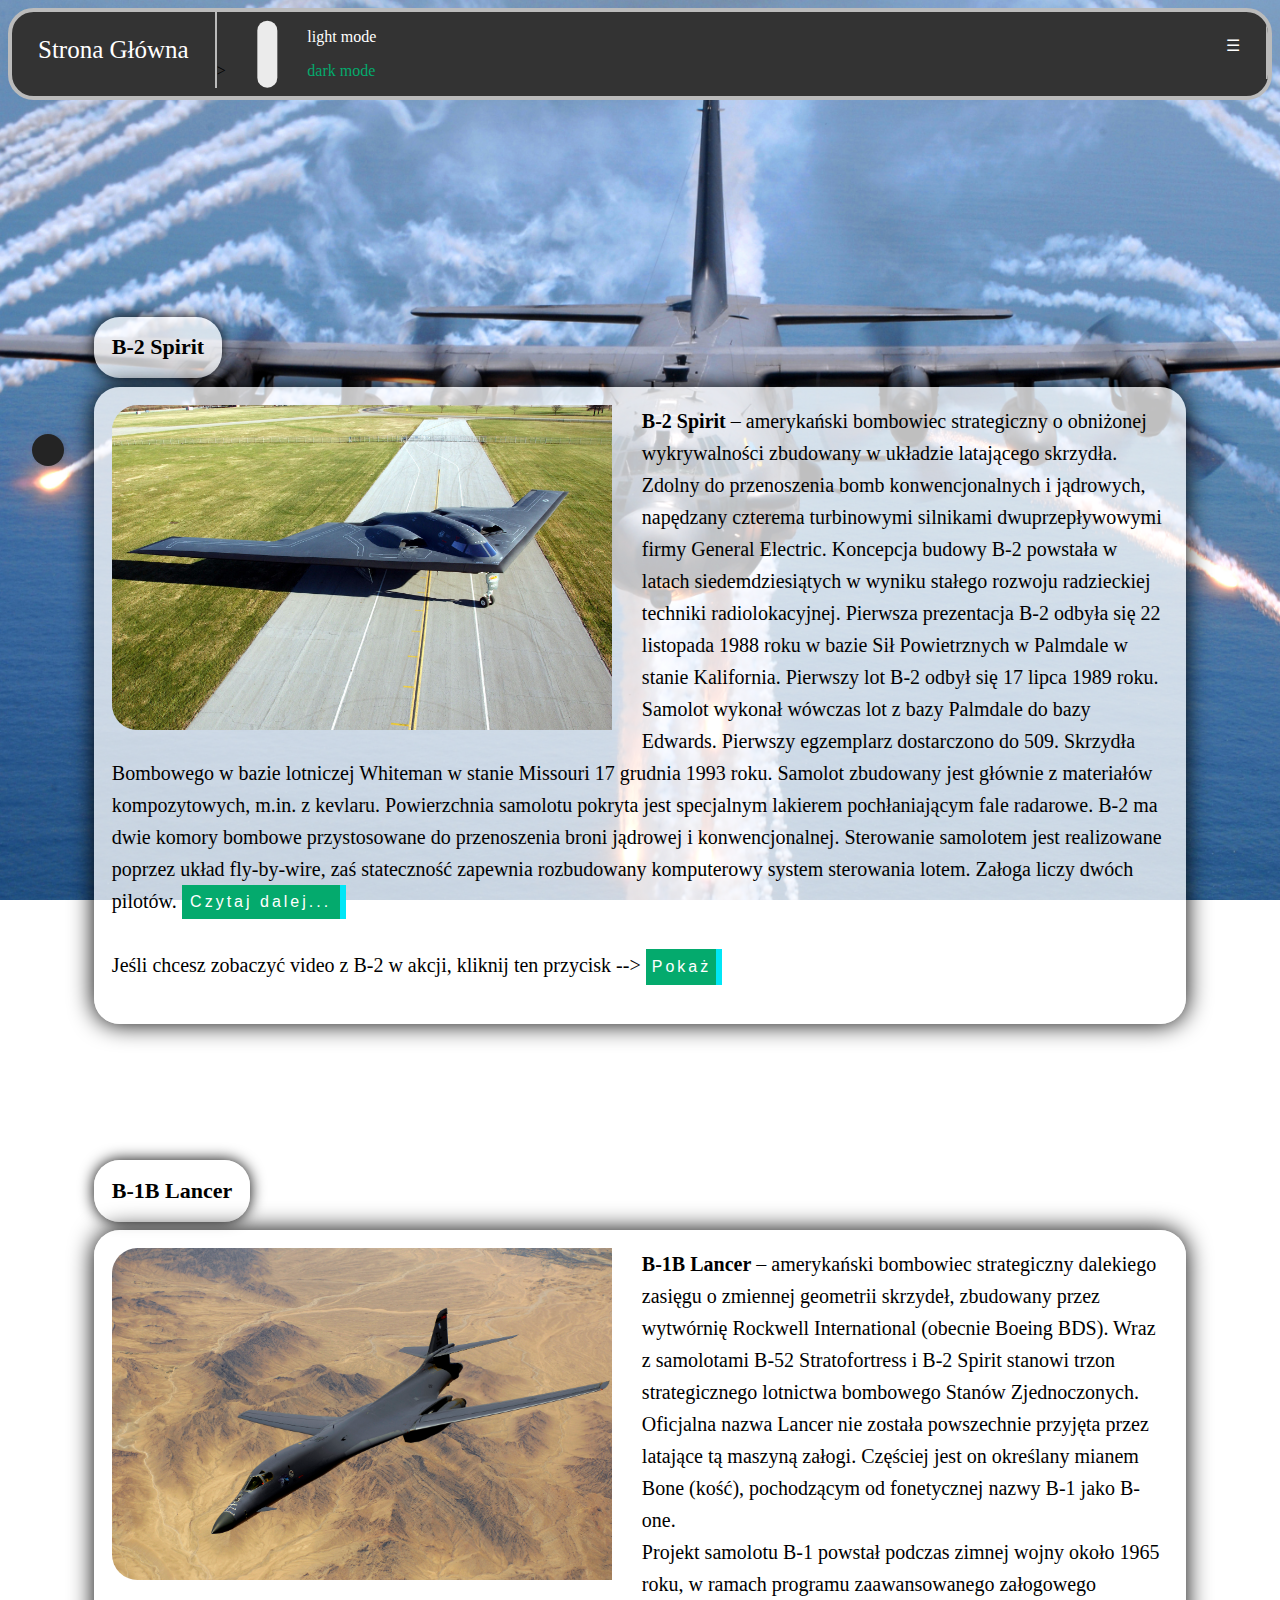
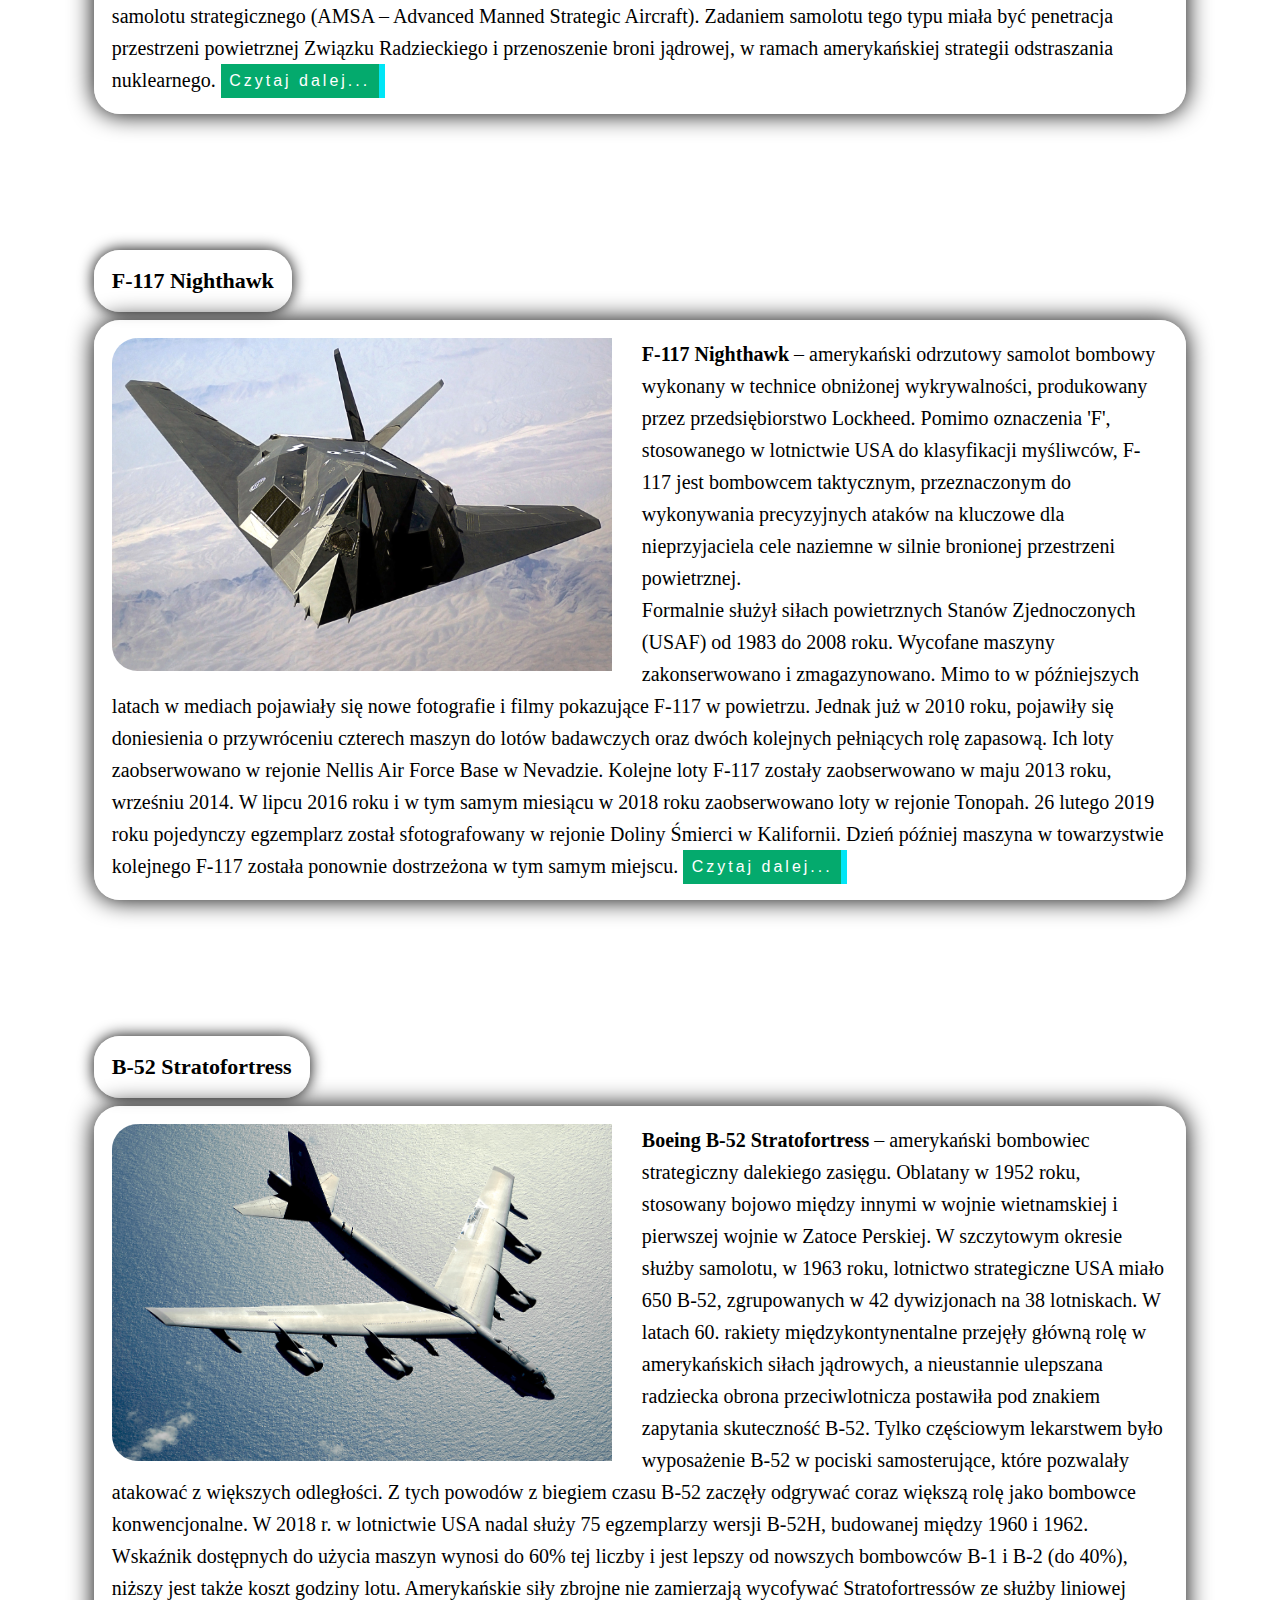
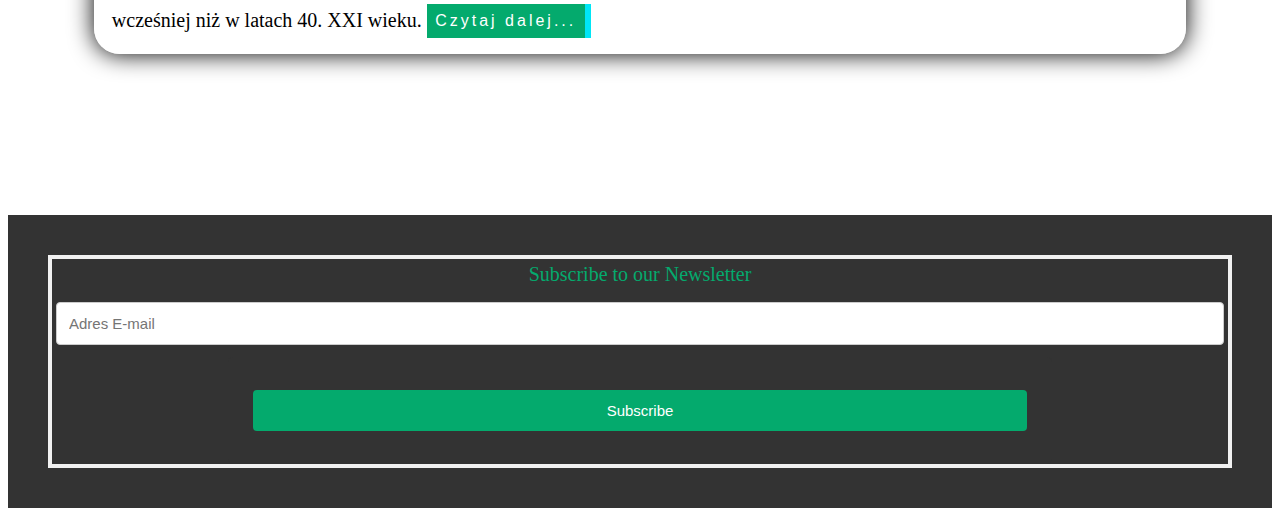
==== commit 9c0eb09e: "Web" ====
--- a/bombowce.html
+++ b/bombowce.html
@@ -84,6 +84,13 @@
 Samolot zbudowany jest głównie z materiałów kompozytowych, m.in. z kevlaru. Powierzchnia samolotu pokryta jest specjalnym lakierem pochłaniającym fale radarowe. B-2 ma dwie komory bombowe przystosowane do przenoszenia broni jądrowej i konwencjonalnej. 
 Sterowanie samolotem jest realizowane poprzez układ fly-by-wire, zaś stateczność zapewnia rozbudowany komputerowy system sterowania lotem. Załoga liczy dwóch pilotów.
 <a class="morebtn" href="https://pl.wikipedia.org/wiki/Northrop_B-2_Spirit" target="_blank">Czytaj dalej...</a>
+<br><br>Jeśli chcesz zobaczyć video z B-2 w akcji, kliknij ten przycisk --> 
+<button onclick="videoshow()" id="btn" class="btn">Pokaż</button><br>
+<div id="video-container" class="video-container"><p id="video" class="video">
+<iframe src="https://www.youtube.com/embed/ZpANo37zCUo" title="B-2 Spirit Bomber Drops Massive Ordnance Penetrator Bomb" 
+allow="accelerometer; autoplay; clipboard-write; encrypted-media; gyroscope; picture-in-picture" allowfullscreen></iframe>
+</p>
+</div>
 </div>
 
 <h1 id="B-1B_Lancer">B-1B Lancer</h1>					
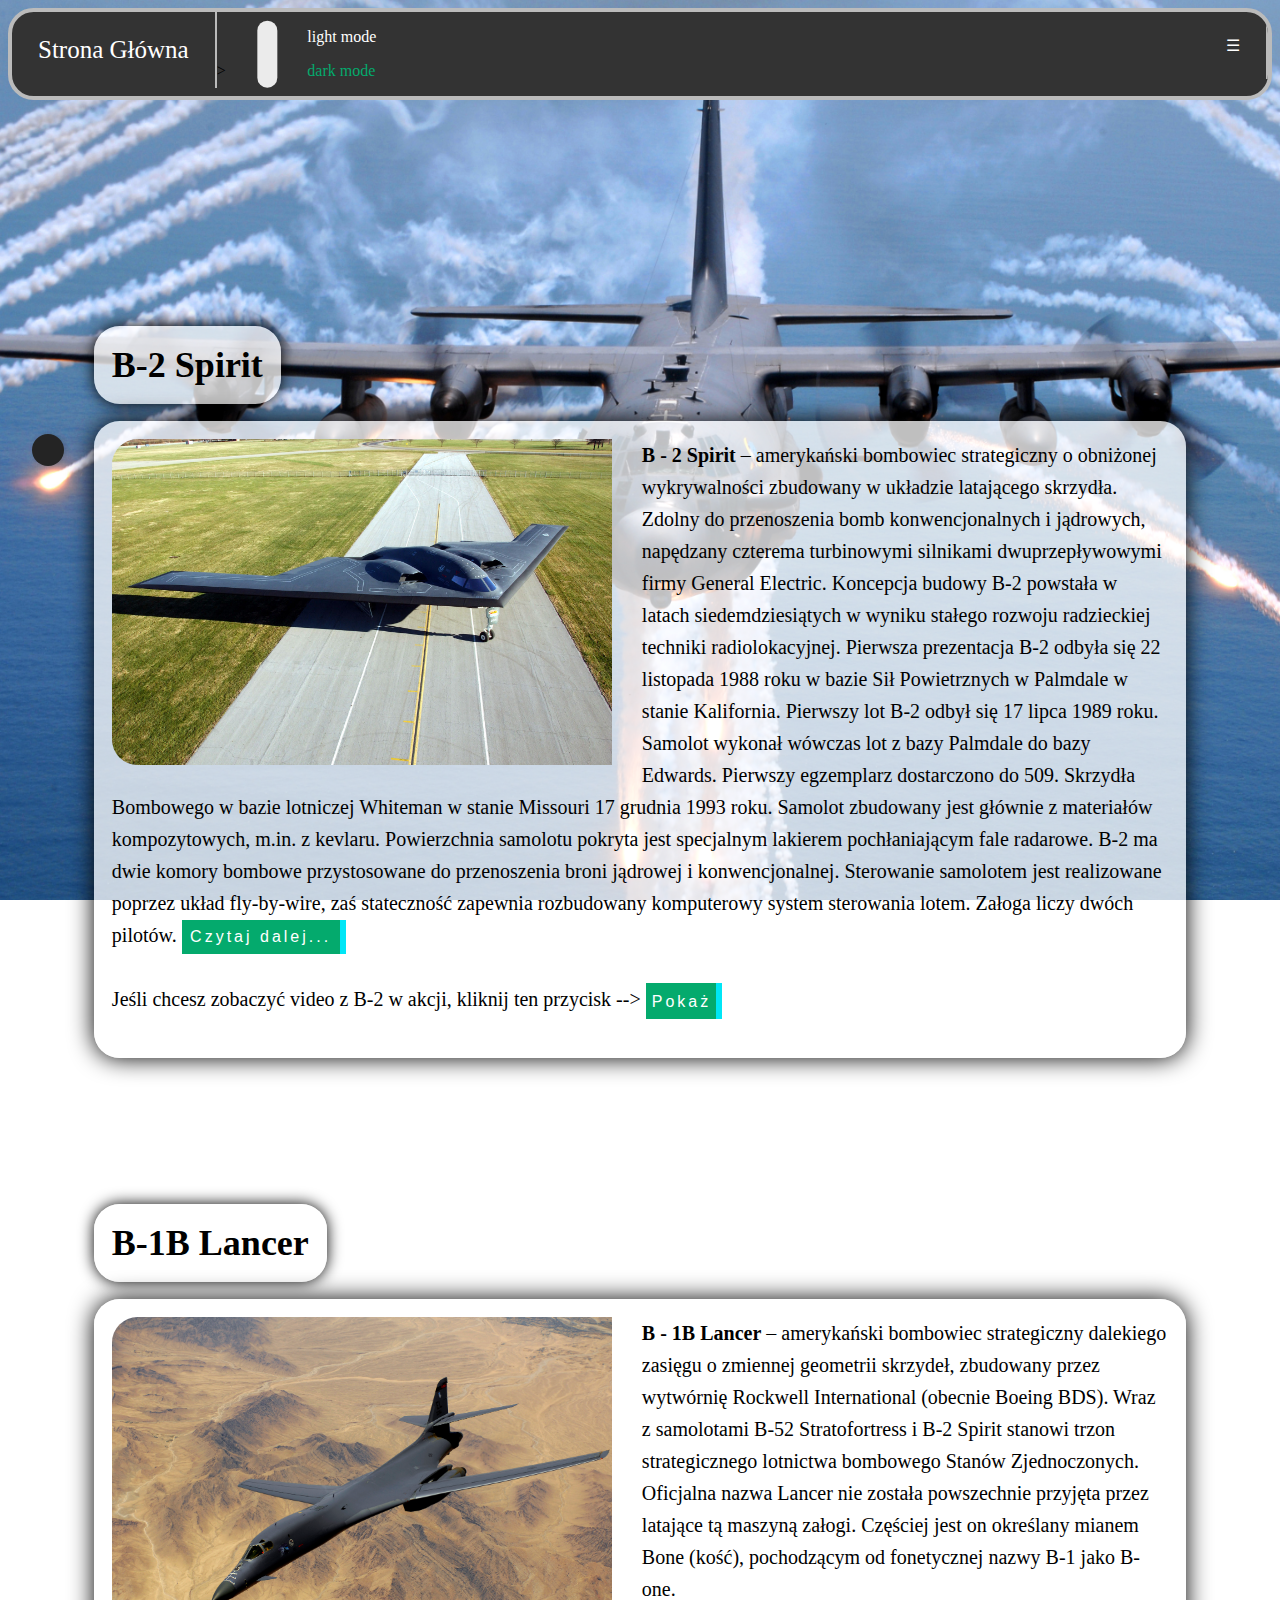
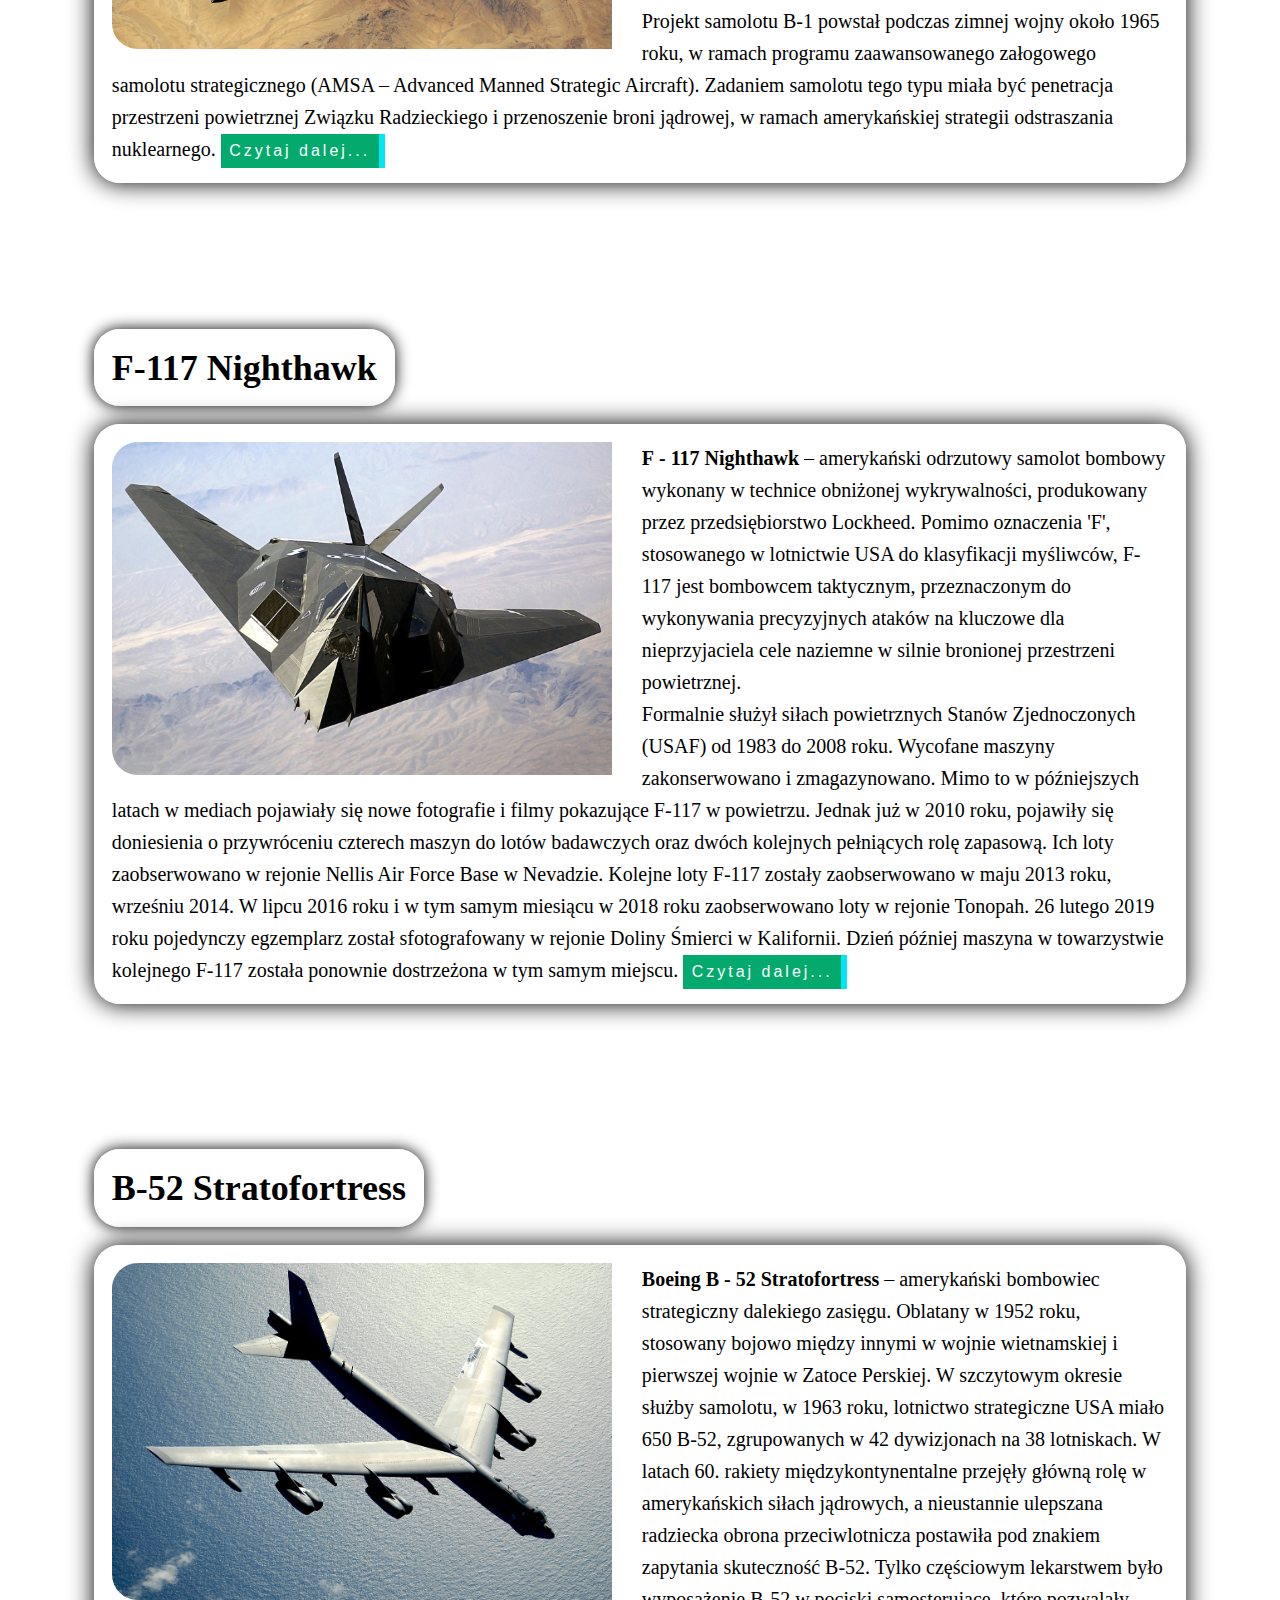
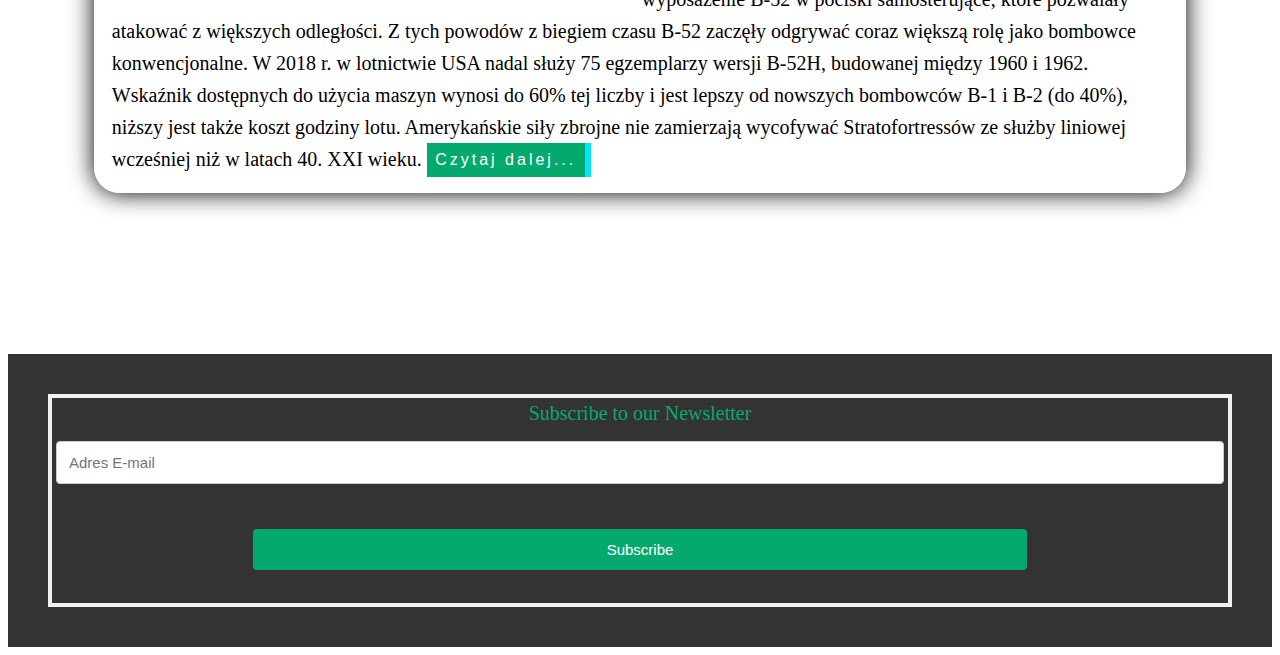
==== commit 42efab55: "Web" ====
--- a/bombowce.html
+++ b/bombowce.html
@@ -78,7 +78,7 @@
 <div class="article">
 <a href="https://gagadget.com/media/uploads/B-2%20Spirit-1.jpeg" target= "_blank"> 
 <img class="zoom" src="pic/b2.jpeg" alt="B-2 Spirit"></a>
-<b>B-2 Spirit</b> – amerykański bombowiec strategiczny o obniżonej wykrywalności zbudowany w układzie latającego skrzydła. Zdolny do przenoszenia bomb konwencjonalnych i jądrowych, napędzany czterema turbinowymi silnikami dwuprzepływowymi firmy General Electric.
+<b>B&nbsp;-&nbsp;2 Spirit</b> – amerykański bombowiec strategiczny o obniżonej wykrywalności zbudowany w układzie latającego skrzydła. Zdolny do przenoszenia bomb konwencjonalnych i jądrowych, napędzany czterema turbinowymi silnikami dwuprzepływowymi firmy General Electric.
 Koncepcja budowy B-2 powstała w latach siedemdziesiątych w wyniku stałego rozwoju radzieckiej techniki radiolokacyjnej. Pierwsza prezentacja B-2 odbyła się 22 listopada 1988 roku w bazie Sił Powietrznych w Palmdale w stanie Kalifornia. 
 Pierwszy lot B-2 odbył się 17 lipca 1989 roku. Samolot wykonał wówczas lot z bazy Palmdale do bazy Edwards. Pierwszy egzemplarz dostarczono do 509. Skrzydła Bombowego w bazie lotniczej Whiteman w stanie Missouri 17 grudnia 1993 roku.
 Samolot zbudowany jest głównie z materiałów kompozytowych, m.in. z kevlaru. Powierzchnia samolotu pokryta jest specjalnym lakierem pochłaniającym fale radarowe. B-2 ma dwie komory bombowe przystosowane do przenoszenia broni jądrowej i konwencjonalnej. 
@@ -97,7 +97,7 @@
 <div class="article">
 <a href="https://upload.wikimedia.org/wikipedia/commons/thumb/5/50/B-1B.jpg/1280px-B-1B.jpg" target= "_blank"> 
 <img class="zoom" src="pic/b1.jpg" alt="B-1B Lancer"></a>
-<b>B-1B Lancer</b> – amerykański bombowiec strategiczny dalekiego zasięgu o zmiennej geometrii skrzydeł, zbudowany przez wytwórnię Rockwell International (obecnie Boeing BDS). Wraz z samolotami B-52 Stratofortress i B-2 Spirit stanowi trzon strategicznego lotnictwa bombowego Stanów Zjednoczonych.
+<b>B&nbsp;-&nbsp;1B Lancer</b> – amerykański bombowiec strategiczny dalekiego zasięgu o zmiennej geometrii skrzydeł, zbudowany przez wytwórnię Rockwell International (obecnie Boeing BDS). Wraz z samolotami B-52 Stratofortress i B-2 Spirit stanowi trzon strategicznego lotnictwa bombowego Stanów Zjednoczonych.
 Oficjalna nazwa Lancer nie została powszechnie przyjęta przez latające tą maszyną załogi. Częściej jest on określany mianem Bone (kość), pochodzącym od fonetycznej nazwy B-1 jako B-one.
 <br>Projekt samolotu B-1 powstał podczas zimnej wojny około 1965 roku, w ramach programu zaawansowanego załogowego samolotu strategicznego (AMSA – Advanced Manned Strategic Aircraft). Zadaniem samolotu tego typu miała być penetracja przestrzeni powietrznej Związku Radzieckiego i przenoszenie broni jądrowej, 
 w ramach amerykańskiej strategii odstraszania nuklearnego.
@@ -108,7 +108,7 @@
 <div class="article">
 <a href="https://upload.wikimedia.org/wikipedia/commons/a/a1/F-117_Nighthawk_Front.jpg" target= "_blank"> 
 <img class="zoom" src="pic/f117.jpg" alt="F-117 Nighthawk"></a>
-<b>F-117 Nighthawk</b> – amerykański odrzutowy samolot bombowy wykonany w technice obniżonej wykrywalności, produkowany przez przedsiębiorstwo Lockheed.
+<b>F&nbsp;-&nbsp;117 Nighthawk</b> – amerykański odrzutowy samolot bombowy wykonany w technice obniżonej wykrywalności, produkowany przez przedsiębiorstwo Lockheed.
 Pomimo oznaczenia 'F', stosowanego w lotnictwie USA do klasyfikacji myśliwców, F-117 jest bombowcem taktycznym, przeznaczonym do wykonywania precyzyjnych ataków na kluczowe dla nieprzyjaciela cele naziemne w silnie bronionej przestrzeni powietrznej.
 <br>Formalnie służył siłach powietrznych Stanów Zjednoczonych (USAF) od 1983 do 2008 roku. Wycofane maszyny zakonserwowano i zmagazynowano. Mimo to w późniejszych latach w mediach pojawiały się nowe fotografie i filmy pokazujące F-117 w powietrzu. 
 Jednak już w 2010 roku, pojawiły się doniesienia o przywróceniu czterech maszyn do lotów badawczych oraz dwóch kolejnych pełniących rolę zapasową. Ich loty zaobserwowano w rejonie Nellis Air Force Base w Nevadzie. 
@@ -121,7 +121,7 @@
 <div class="article">
 <a href="https://ocdn.eu/images/pulscms/NzI7MDA_/6177c042f0d11eca27f2a414a46d95de.jpg" target= "_blank"> 
 <img class="zoom" src="pic/b52.jpg" alt="B-52 Stratofortress"></a>
-<b>Boeing B-52 Stratofortress</b> – amerykański bombowiec strategiczny dalekiego zasięgu. Oblatany w 1952 roku, stosowany bojowo między innymi w wojnie wietnamskiej i pierwszej wojnie w Zatoce Perskiej.
+<b>Boeing B&nbsp;-&nbsp;52 Stratofortress</b> – amerykański bombowiec strategiczny dalekiego zasięgu. Oblatany w 1952 roku, stosowany bojowo między innymi w wojnie wietnamskiej i pierwszej wojnie w Zatoce Perskiej.
 W szczytowym okresie służby samolotu, w 1963 roku, lotnictwo strategiczne USA miało 650 B-52, zgrupowanych w 42 dywizjonach na 38 lotniskach. W latach 60. rakiety międzykontynentalne przejęły główną rolę w amerykańskich siłach jądrowych, a nieustannie ulepszana radziecka obrona przeciwlotnicza postawiła pod znakiem zapytania skuteczność B-52. 
 Tylko częściowym lekarstwem było wyposażenie B-52 w pociski samosterujące, które pozwalały atakować z większych odległości. Z tych powodów z biegiem czasu B-52 zaczęły odgrywać coraz większą rolę jako bombowce konwencjonalne. W 2018 r. w lotnictwie USA nadal służy 75 egzemplarzy wersji B-52H, budowanej między 1960 i 1962. 
 Wskaźnik dostępnych do użycia maszyn wynosi do 60% tej liczby i jest lepszy od nowszych bombowców B-1 i B-2 (do 40%), niższy jest także koszt godziny lotu. Amerykańskie siły zbrojne nie zamierzają wycofywać Stratofortressów ze służby liniowej wcześniej niż w latach 40. XXI wieku.
--- a/style.css
+++ b/style.css
@@ -131,12 +131,16 @@
 }
 @media screen and (max-width: 600px) {
 
-  .article {
+  .maincontent .article {
   font-size:14px;
   margin-left:1%;
   margin-right:1%;
   }
-    body{
+  .maincontent h1{
+   margin-left:1%;
+  font-size:25px;
+  }
+   body{
 	  background-image:url("pic/backgroundphone.jpg");
   }
 }
@@ -148,7 +152,7 @@
   background-color:rgba(255, 255, 255, 0.75);
   color:black;
   font-family:verdana;
-  font-size: 22px;
+  font-size: 36px;
   text-align: left;
   display: inline-block;
   box-shadow: 0 0 15px black;
@@ -475,7 +479,7 @@
 	cursor:pointer;
 }
 .zoom:hover {
-  transform: scale(1.5);
+  transform: scale(1.2);
 }
 
 
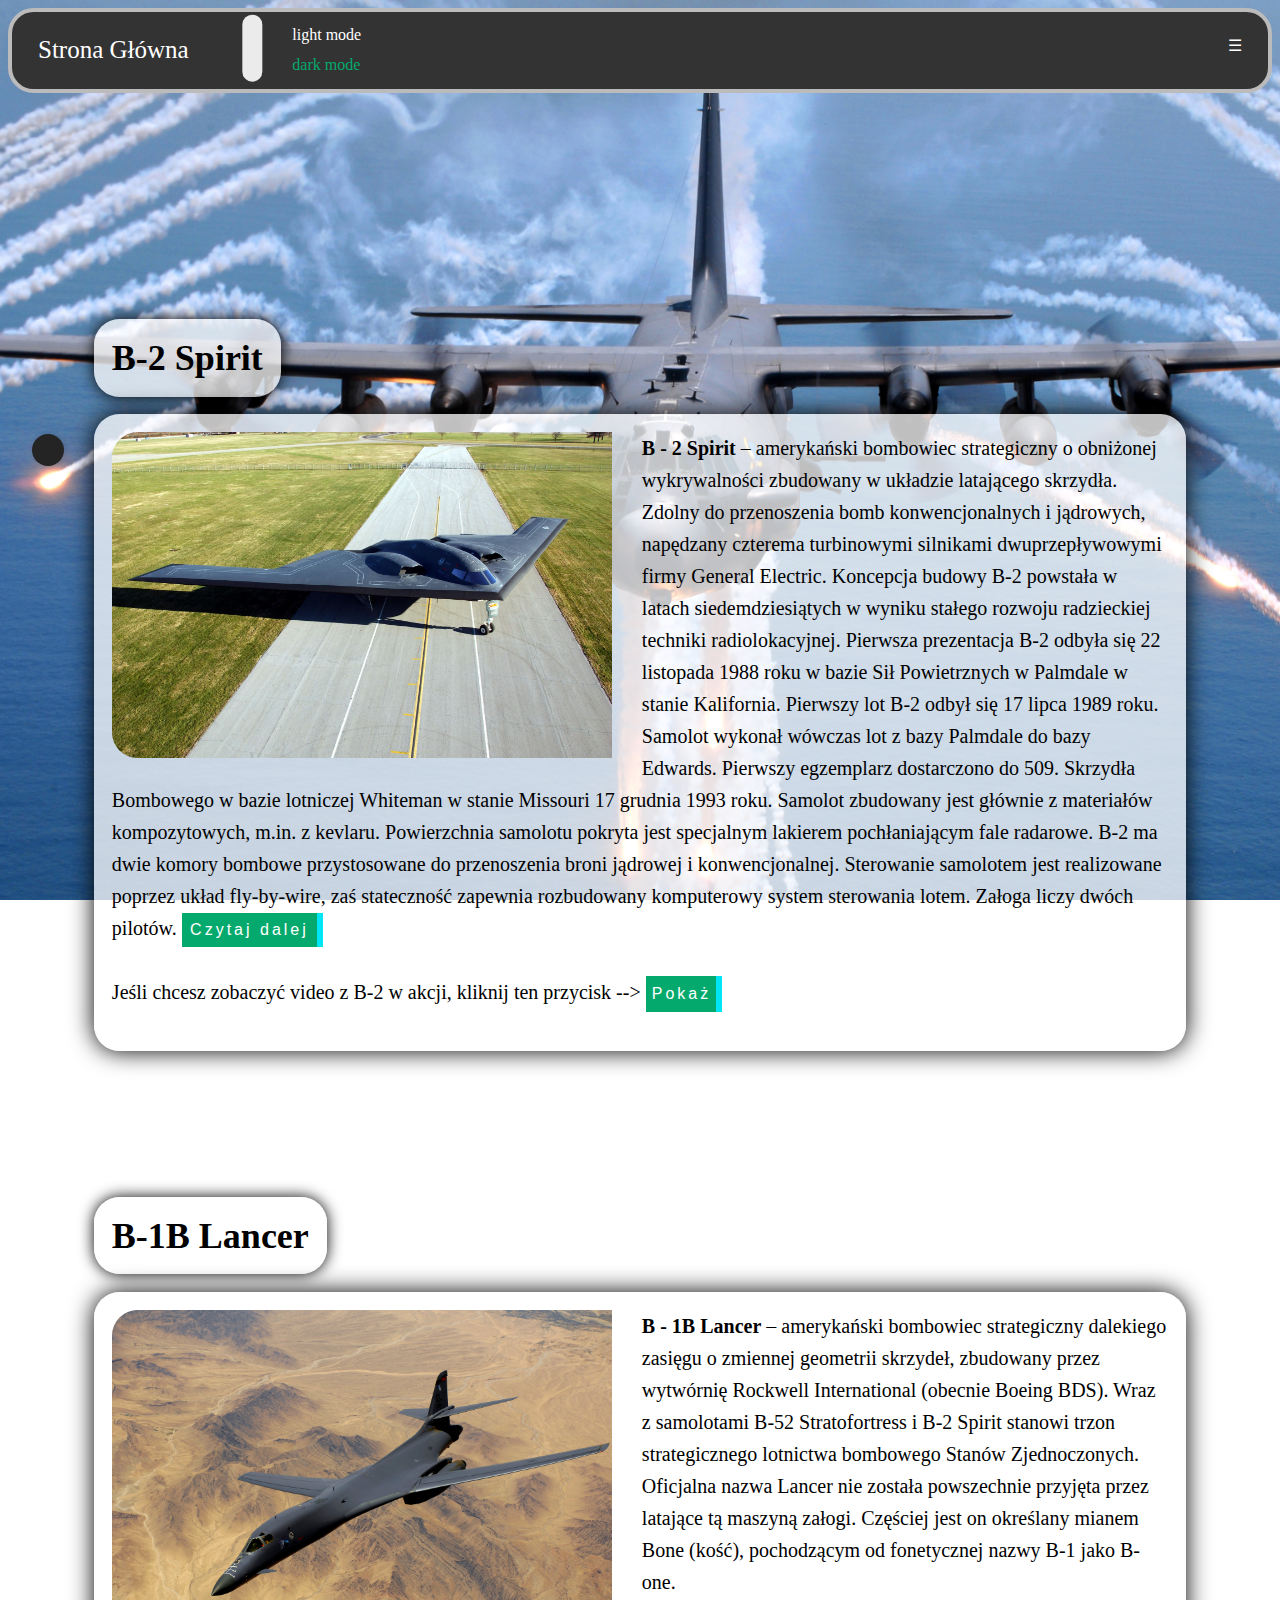
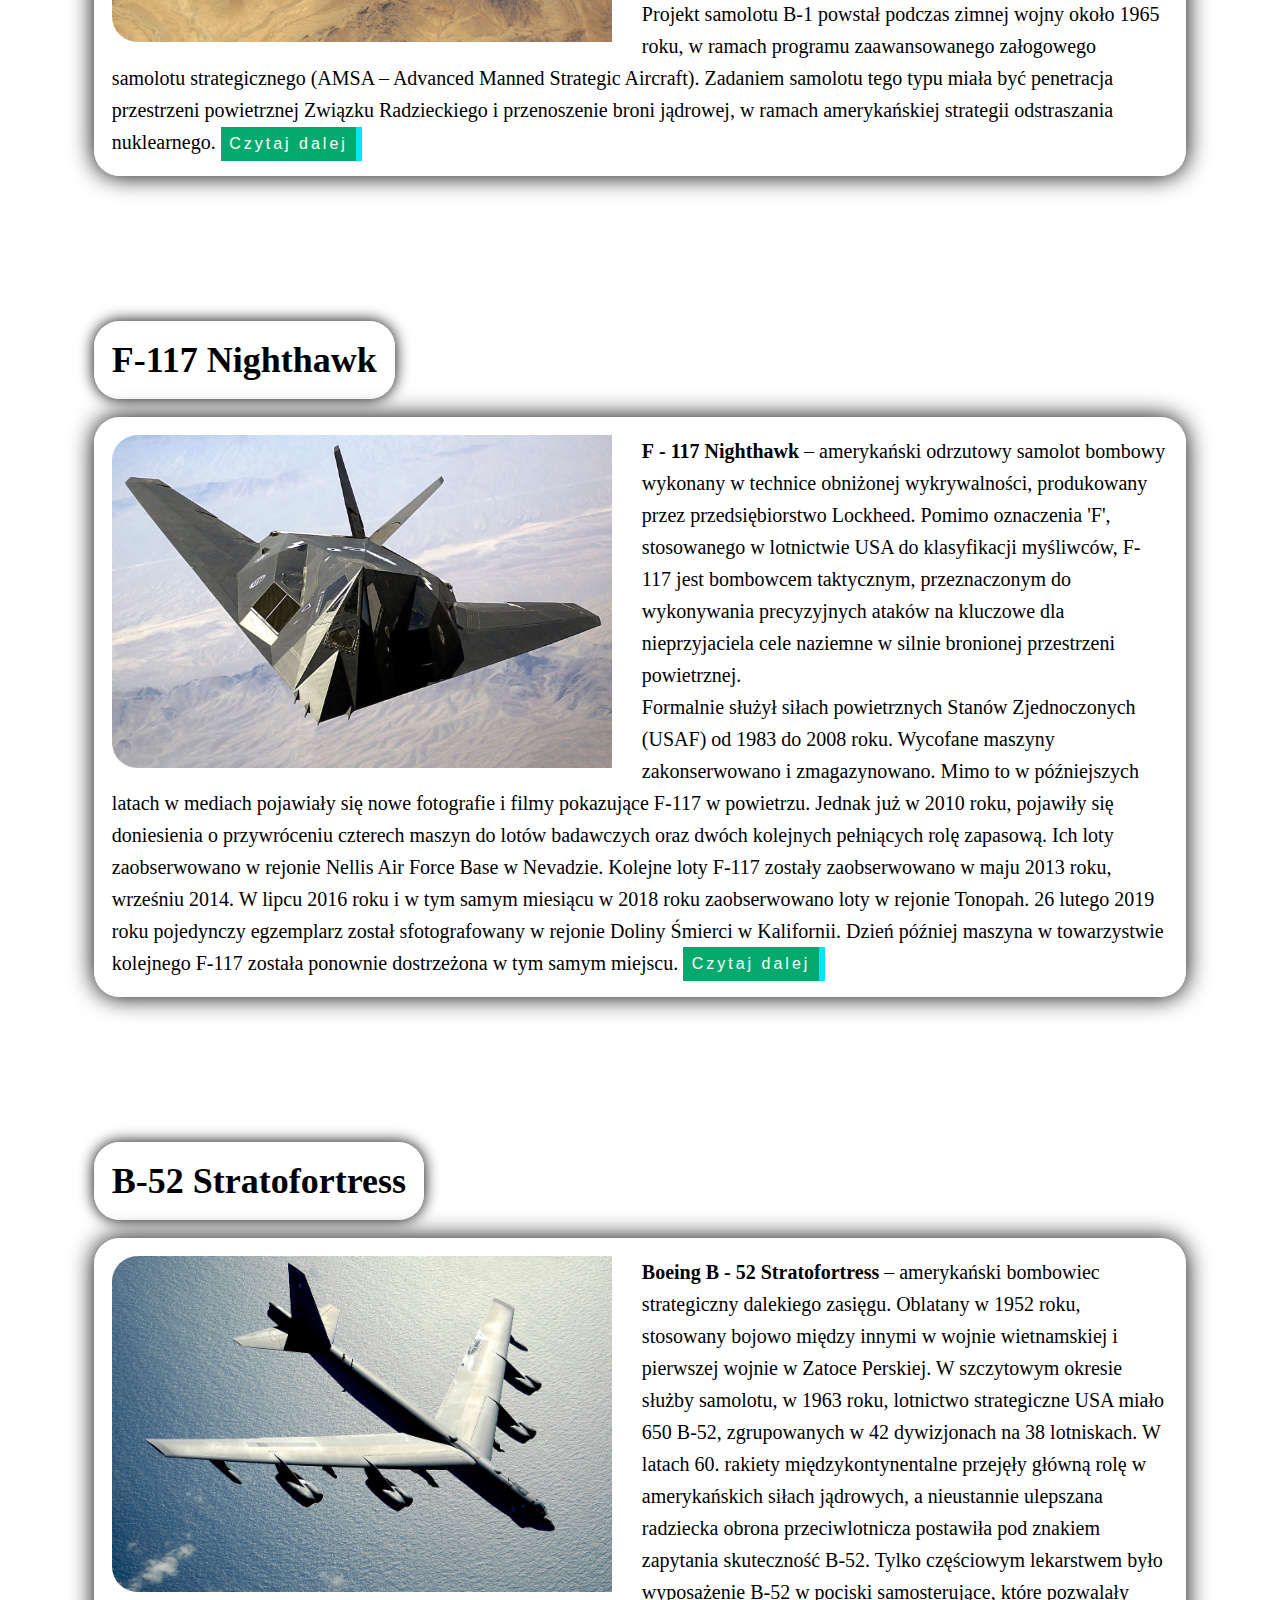
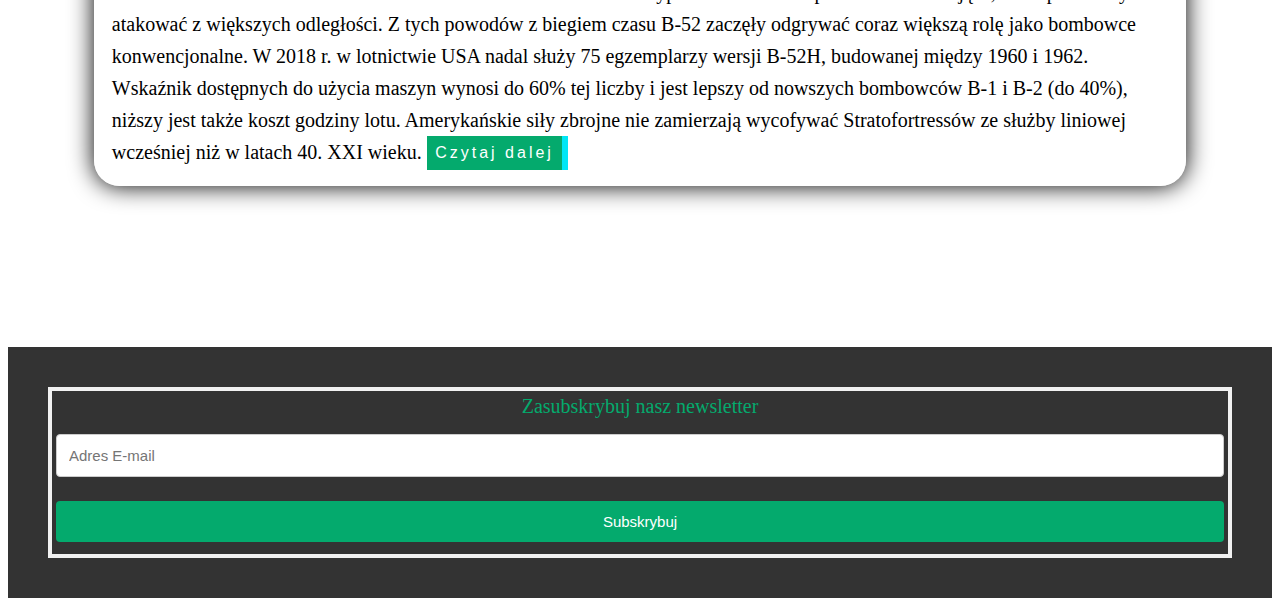
==== commit 2d71e16a: "Web" ====
--- a/bombowce.html
+++ b/bombowce.html
@@ -54,7 +54,7 @@
 			<a href="samoloty_wsparcia.html#C-5_Galaxy">C-5 Galaxy</a>
 			<a href="samoloty_wsparcia.html#C-130_Hercules">C-130 Hercules</a>
 			<a href="samoloty_wsparcia.html#AC-130">AC-130</a>
-		</div></div>>
+		</div></div>
 			<a href="kontakt.html"  >Kontakt</a>	
 		 <div class="checkbox-wrap ">
          <input type="checkbox" class="toggle-switch">
@@ -78,12 +78,12 @@
 <div class="article">
 <a href="https://gagadget.com/media/uploads/B-2%20Spirit-1.jpeg" target= "_blank"> 
 <img class="zoom" src="pic/b2.jpeg" alt="B-2 Spirit"></a>
-<b>B&nbsp;-&nbsp;2 Spirit</b> – amerykański bombowiec strategiczny o obniżonej wykrywalności zbudowany w układzie latającego skrzydła. Zdolny do przenoszenia bomb konwencjonalnych i jądrowych, napędzany czterema turbinowymi silnikami dwuprzepływowymi firmy General Electric.
+<b>B&nbsp;-&nbsp;2&nbsp;Spirit</b> – amerykański bombowiec strategiczny o obniżonej wykrywalności zbudowany w układzie latającego skrzydła. Zdolny do przenoszenia bomb konwencjonalnych i jądrowych, napędzany czterema turbinowymi silnikami dwuprzepływowymi firmy General Electric.
 Koncepcja budowy B-2 powstała w latach siedemdziesiątych w wyniku stałego rozwoju radzieckiej techniki radiolokacyjnej. Pierwsza prezentacja B-2 odbyła się 22 listopada 1988 roku w bazie Sił Powietrznych w Palmdale w stanie Kalifornia. 
 Pierwszy lot B-2 odbył się 17 lipca 1989 roku. Samolot wykonał wówczas lot z bazy Palmdale do bazy Edwards. Pierwszy egzemplarz dostarczono do 509. Skrzydła Bombowego w bazie lotniczej Whiteman w stanie Missouri 17 grudnia 1993 roku.
 Samolot zbudowany jest głównie z materiałów kompozytowych, m.in. z kevlaru. Powierzchnia samolotu pokryta jest specjalnym lakierem pochłaniającym fale radarowe. B-2 ma dwie komory bombowe przystosowane do przenoszenia broni jądrowej i konwencjonalnej. 
 Sterowanie samolotem jest realizowane poprzez układ fly-by-wire, zaś stateczność zapewnia rozbudowany komputerowy system sterowania lotem. Załoga liczy dwóch pilotów.
-<a class="morebtn" href="https://pl.wikipedia.org/wiki/Northrop_B-2_Spirit" target="_blank">Czytaj dalej...</a>
+<a class="morebtn" href="https://pl.wikipedia.org/wiki/Northrop_B-2_Spirit" target="_blank">Czytaj&nbsp;dalej</a>
 <br><br>Jeśli chcesz zobaczyć video z B-2 w akcji, kliknij ten przycisk --> 
 <button onclick="videoshow()" id="btn" class="btn">Pokaż</button><br>
 <div id="video-container" class="video-container"><p id="video" class="video">
@@ -97,11 +97,11 @@
 <div class="article">
 <a href="https://upload.wikimedia.org/wikipedia/commons/thumb/5/50/B-1B.jpg/1280px-B-1B.jpg" target= "_blank"> 
 <img class="zoom" src="pic/b1.jpg" alt="B-1B Lancer"></a>
-<b>B&nbsp;-&nbsp;1B Lancer</b> – amerykański bombowiec strategiczny dalekiego zasięgu o zmiennej geometrii skrzydeł, zbudowany przez wytwórnię Rockwell International (obecnie Boeing BDS). Wraz z samolotami B-52 Stratofortress i B-2 Spirit stanowi trzon strategicznego lotnictwa bombowego Stanów Zjednoczonych.
+<b>B&nbsp;-&nbsp;1B&nbsp;Lancer</b> – amerykański bombowiec strategiczny dalekiego zasięgu o zmiennej geometrii skrzydeł, zbudowany przez wytwórnię Rockwell International (obecnie Boeing BDS). Wraz z samolotami B-52 Stratofortress i B-2 Spirit stanowi trzon strategicznego lotnictwa bombowego Stanów Zjednoczonych.
 Oficjalna nazwa Lancer nie została powszechnie przyjęta przez latające tą maszyną załogi. Częściej jest on określany mianem Bone (kość), pochodzącym od fonetycznej nazwy B-1 jako B-one.
 <br>Projekt samolotu B-1 powstał podczas zimnej wojny około 1965 roku, w ramach programu zaawansowanego załogowego samolotu strategicznego (AMSA – Advanced Manned Strategic Aircraft). Zadaniem samolotu tego typu miała być penetracja przestrzeni powietrznej Związku Radzieckiego i przenoszenie broni jądrowej, 
 w ramach amerykańskiej strategii odstraszania nuklearnego.
-<a class="morebtn" href="https://pl.wikipedia.org/wiki/Rockwell_B-1B_Lancer" target="_blank">Czytaj dalej...</a>
+<a class="morebtn" href="https://pl.wikipedia.org/wiki/Rockwell_B-1B_Lancer" target="_blank">Czytaj&nbsp;dalej</a>
 </div>
 
 <h1 id="F-117_Nighthawk">F-117 Nighthawk</h1>					
@@ -114,7 +114,7 @@
 Jednak już w 2010 roku, pojawiły się doniesienia o przywróceniu czterech maszyn do lotów badawczych oraz dwóch kolejnych pełniących rolę zapasową. Ich loty zaobserwowano w rejonie Nellis Air Force Base w Nevadzie. 
 Kolejne loty F-117 zostały zaobserwowano w maju 2013 roku, wrześniu 2014. W lipcu 2016 roku i w tym samym miesiącu w 2018 roku zaobserwowano loty w rejonie Tonopah.
  26 lutego 2019 roku pojedynczy egzemplarz został sfotografowany w rejonie Doliny Śmierci w Kalifornii. Dzień później maszyna w towarzystwie kolejnego F-117 została ponownie dostrzeżona w tym samym miejscu. 
-<a class="morebtn" href="https://pl.wikipedia.org/wiki/Lockheed_F-117_Nighthawk" target="_blank">Czytaj dalej...</a>
+<a class="morebtn" href="https://pl.wikipedia.org/wiki/Lockheed_F-117_Nighthawk" target="_blank">Czytaj&nbsp;dalej</a>
 </div>
 
 <h1 id="B-52_Stratofortress">B-52 Stratofortress</h1>					
@@ -125,7 +125,7 @@
 W szczytowym okresie służby samolotu, w 1963 roku, lotnictwo strategiczne USA miało 650 B-52, zgrupowanych w 42 dywizjonach na 38 lotniskach. W latach 60. rakiety międzykontynentalne przejęły główną rolę w amerykańskich siłach jądrowych, a nieustannie ulepszana radziecka obrona przeciwlotnicza postawiła pod znakiem zapytania skuteczność B-52. 
 Tylko częściowym lekarstwem było wyposażenie B-52 w pociski samosterujące, które pozwalały atakować z większych odległości. Z tych powodów z biegiem czasu B-52 zaczęły odgrywać coraz większą rolę jako bombowce konwencjonalne. W 2018 r. w lotnictwie USA nadal służy 75 egzemplarzy wersji B-52H, budowanej między 1960 i 1962. 
 Wskaźnik dostępnych do użycia maszyn wynosi do 60% tej liczby i jest lepszy od nowszych bombowców B-1 i B-2 (do 40%), niższy jest także koszt godziny lotu. Amerykańskie siły zbrojne nie zamierzają wycofywać Stratofortressów ze służby liniowej wcześniej niż w latach 40. XXI wieku.
-<a class="morebtn" href="https://pl.wikipedia.org/wiki/Boeing_B-52_Stratofortress" target="_blank">Czytaj dalej...</a>
+<a class="morebtn" href="https://pl.wikipedia.org/wiki/Boeing_B-52_Stratofortress" target="_blank">Czytaj&nbsp;dalej</a>
 </div>
 
 
@@ -145,13 +145,13 @@
 <div class="footer">
 <form name="newsletterForm">
   <div class="container2">
-    <div id="header" class="header">Subscribe to our Newsletter</div>
+    <div id="header" class="header">Zasubskrybuj nasz newsletter</div>
   </div>
   <div class="container2" style="background-color:#333">
     <input type="text" placeholder="Adres E-mail" name="mail" required>
   </div>
-  <div class="container">
-    <input type="submit" value="Subscribe">
+  <div class="container2">
+    <input type="submit" value="Subskrybuj">
   </div>
 </form>
 </div>
--- a/style.css
+++ b/style.css
@@ -57,6 +57,7 @@
   background-color: #333;
   border-right:2px solid #bbb;
   margin: 0;
+  cursor: pointer; 
 }
 button.dropbtn.active {
   background-color: #04AA6D;
@@ -91,8 +92,7 @@
   background-color: #333;
   color: #04AA6D;
 }
-
-.dropdown:hover .dropdown-content {
+.show {
   display: block;
 }
 
@@ -105,6 +105,9 @@
     display: none;
 	font-size: 17px;
   }
+  	.topNav a{
+		border-right:0px ;
+	}
   .topNav a.icon {
     float: right;
     display: block;
@@ -130,7 +133,6 @@
   } 
 }
 @media screen and (max-width: 600px) {
-
   .maincontent .article {
   font-size:14px;
   margin-left:1%;
@@ -142,6 +144,16 @@
   }
    body{
 	  background-image:url("pic/backgroundphone.jpg");
+  }
+  .maincontent .container{
+  margin-left:0%;
+  margin-right:0%;
+  }
+  .maincontent .article .zoom{
+  width:100%;
+  }
+  .maincontent .articleh table tr, td, th{
+	  font-size:14px;
   }
 }
 
@@ -293,8 +305,7 @@
       left: -5px;
       top: 50%;
       transform: translateY(-50%);
-      transition: left .3s cubic-bezier(
-          0.175, 0.885, 0.320, 1.275);
+      transition: left .3s cubic-bezier(0.175, 0.885, 0.320, 1.275);
       padding .3s ease, margin .3s ease;
       box-shadow: 2px 0px 5px 0 rgba(0,0,0,0.15);
   }
@@ -321,6 +332,7 @@
 .opt-1,
 .opt-2 {
    transition: .2s all;
+   line-height:0.9;
 }
 
 .checkbox-wrap {
@@ -378,6 +390,7 @@
 .btn, .btn:after, .ajaxbtn, .ajaxbtn:after, .morebtn, .morebtn:after {
   width: 70px;
   height: 36px;
+  cursor: pointer; 
   line-height: 1.6;
   font-size: 16px;
   font-family: 'Bebas Neue', sans-serif;
@@ -550,10 +563,11 @@
 }
 .container {
 	margin-right:15%;
-margin-left:15%;
-  border-radius: 5px;
-  background-color: #333;
-  padding: 25px;
+	margin-left:15%;
+	margin-top:15%;
+	border-radius: 5px;
+	background-color: #333;
+	padding: 25px;
 }
 .col-25 {
   float: left;
@@ -582,7 +596,7 @@
 .progress-wrap {
 	position: fixed;
 	background: green;
-	right: 30px;
+	right: 50px;
 	bottom: 30px;
 	height: 46px;
 	width: 46px;
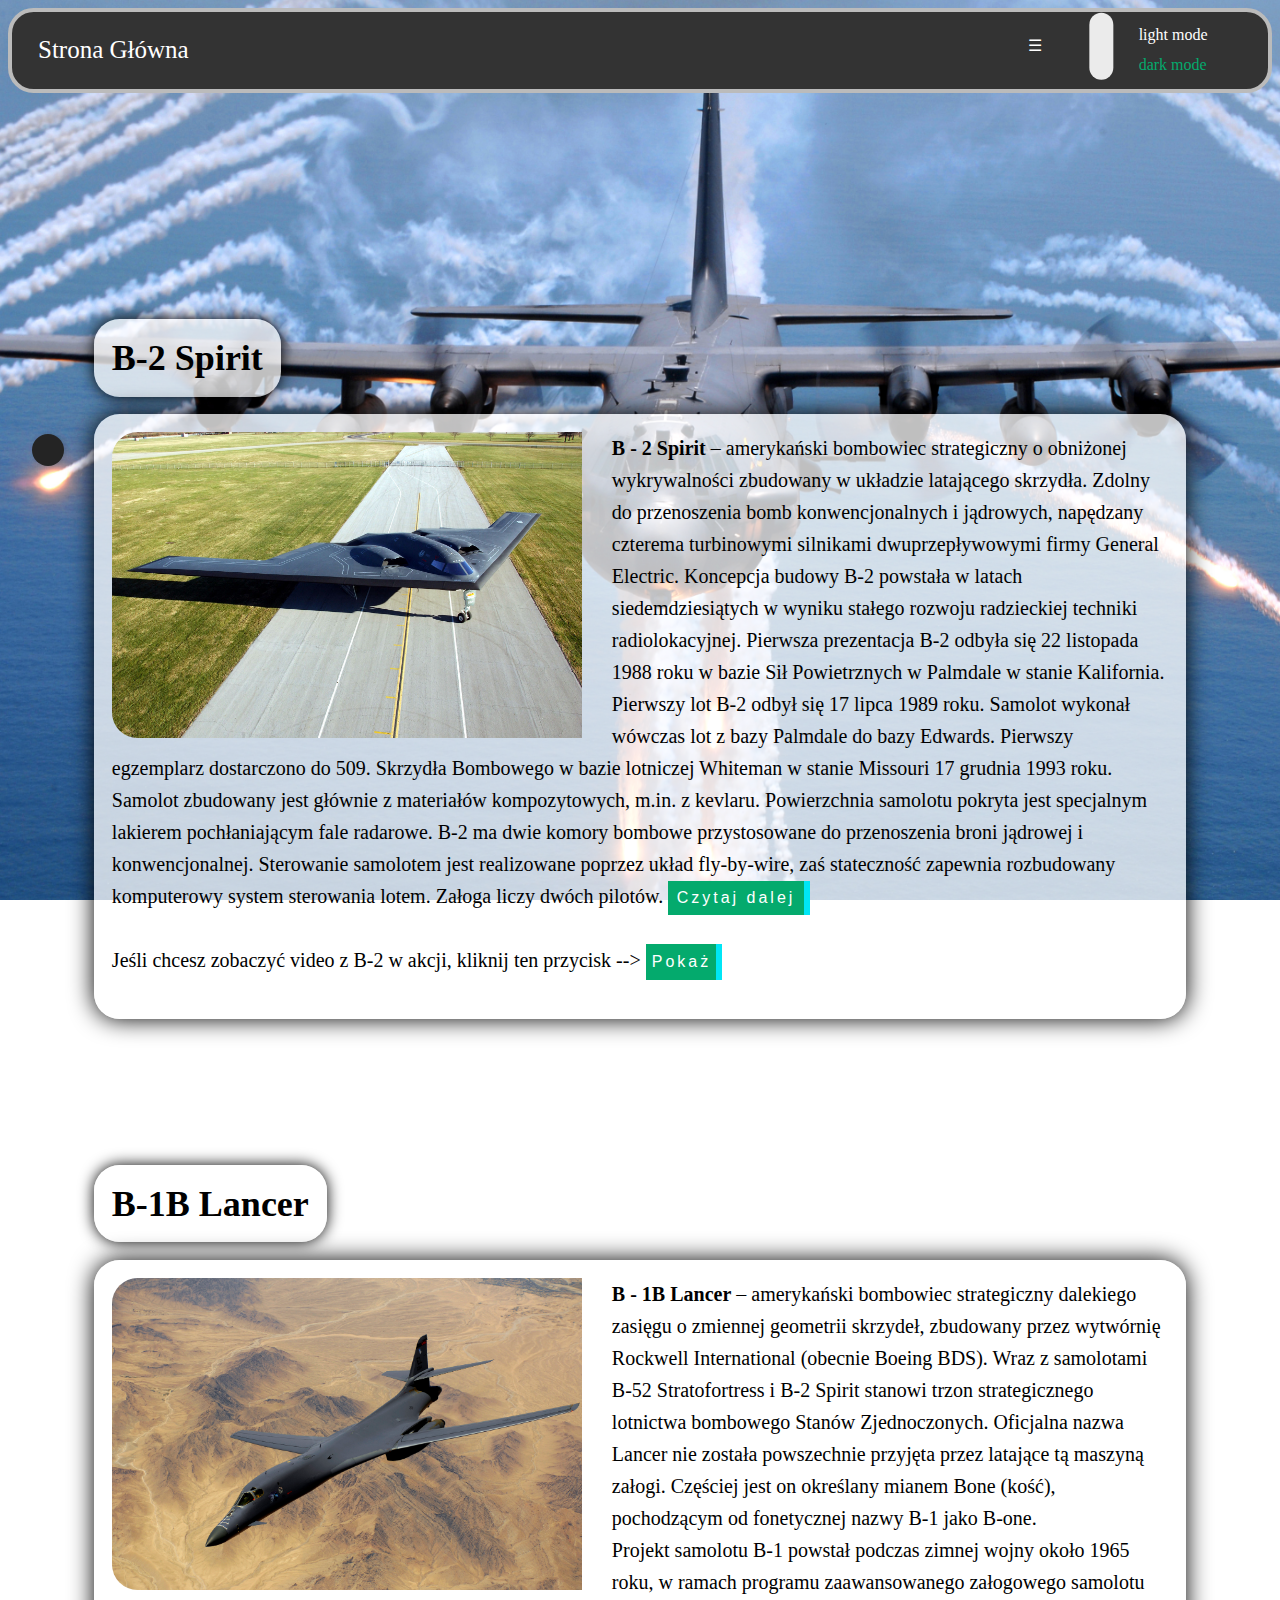
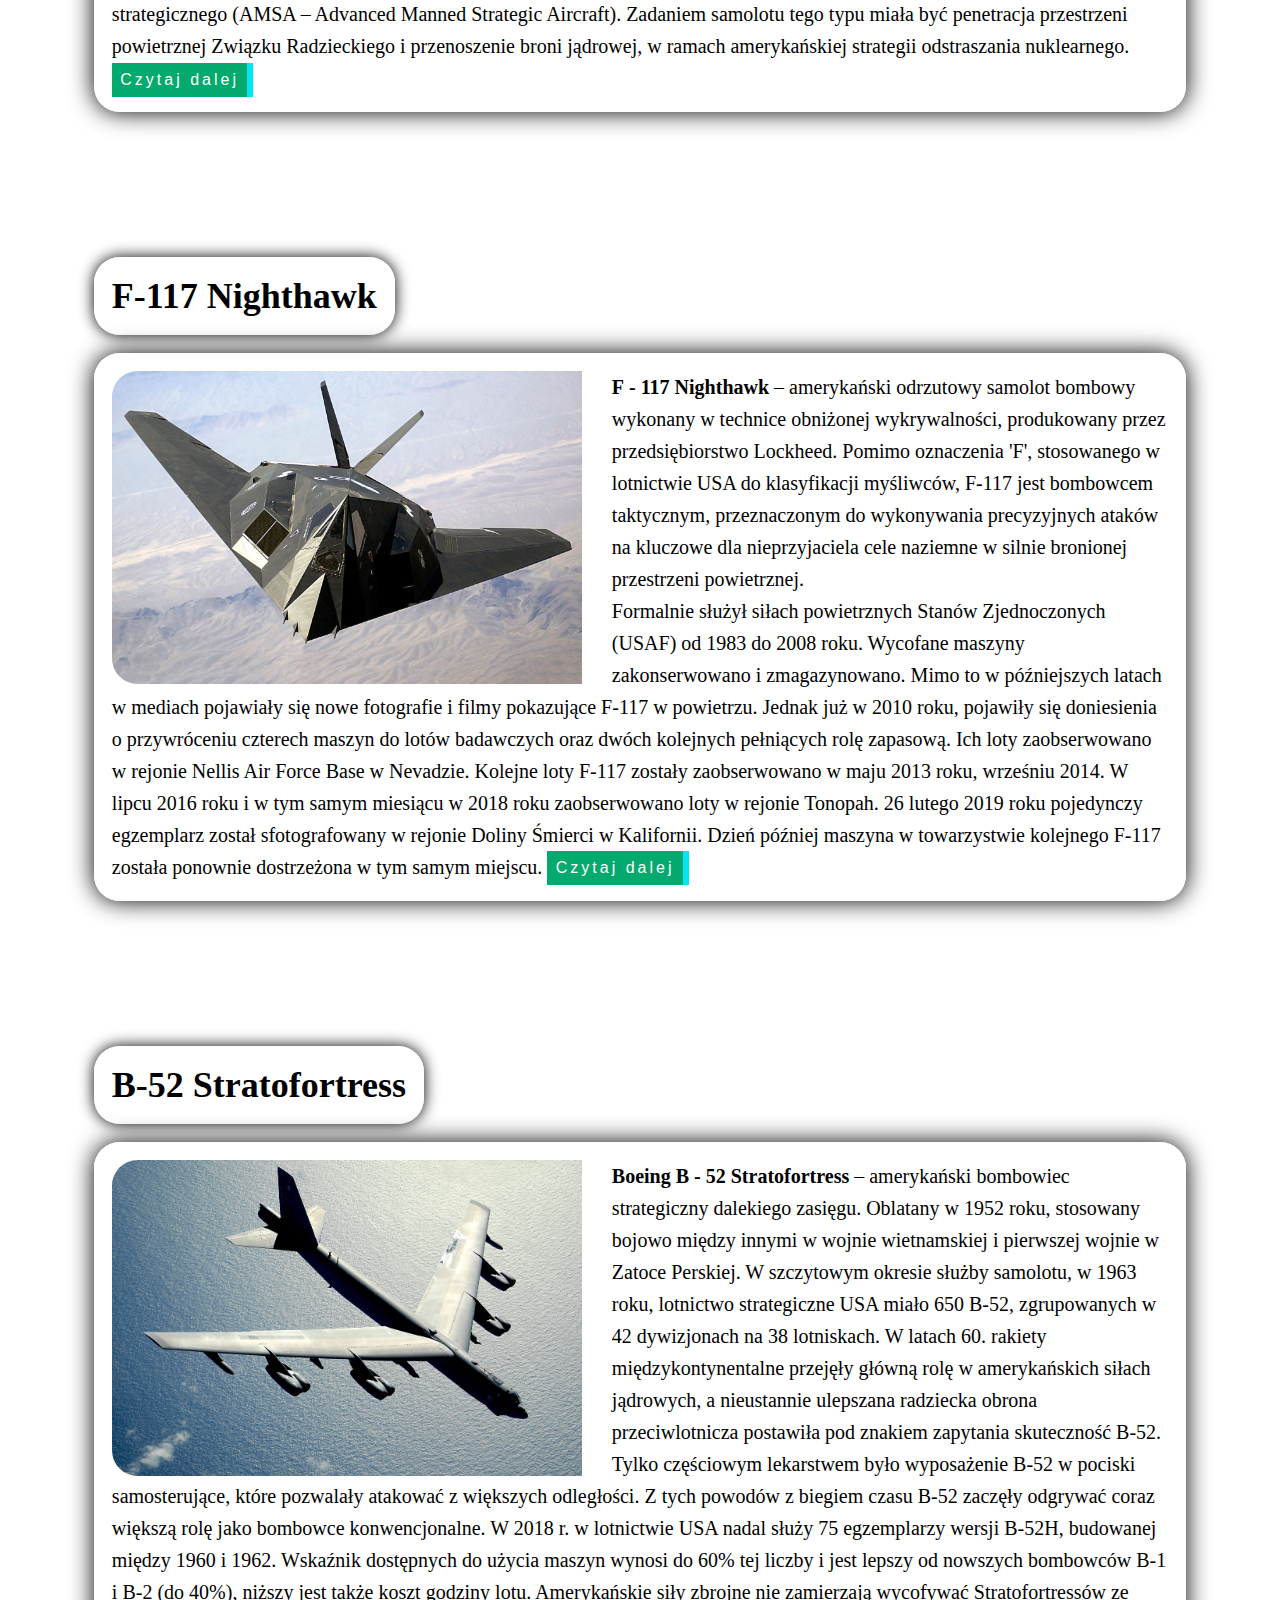
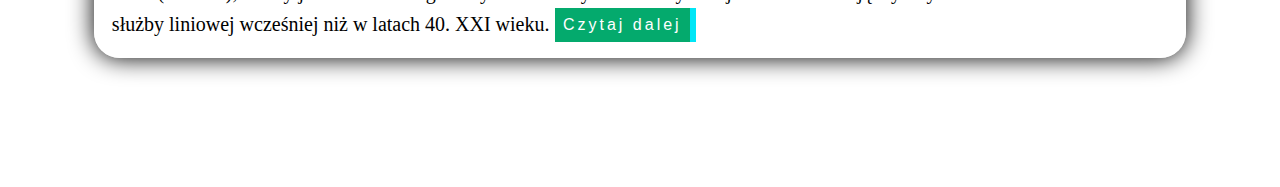
==== commit de80d478: "Update bombowce.html" ====
--- a/bombowce.html
+++ b/bombowce.html
@@ -87,7 +87,7 @@
 <br><br>Jeśli chcesz zobaczyć video z B-2 w akcji, kliknij ten przycisk --> 
 <button onclick="videoshow()" id="btn" class="btn">Pokaż</button><br>
 <div id="video-container" class="video-container"><p id="video" class="video">
-<iframe src="https://www.youtube.com/embed/ZpANo37zCUo" title="B-2 Spirit Bomber Drops Massive Ordnance Penetrator Bomb" 
+<iframe src="https://www.youtube.com/embed/KmacPEmkh4s" title="B-2 spirit Stealth bomber in action" 
 allow="accelerometer; autoplay; clipboard-write; encrypted-media; gyroscope; picture-in-picture" allowfullscreen></iframe>
 </p>
 </div>
@@ -142,20 +142,8 @@
 	
 	
 </div>
-<div class="footer">
-<form name="newsletterForm">
-  <div class="container2">
-    <div id="header" class="header">Zasubskrybuj nasz newsletter</div>
-  </div>
-  <div class="container2" style="background-color:#333">
-    <input type="text" placeholder="Adres E-mail" name="mail" required>
-  </div>
-  <div class="container2">
-    <input type="submit" value="Subskrybuj">
-  </div>
-</form>
-</div>
+
 
 
 </body>
-</html>+</html>
--- a/style.css
+++ b/style.css
@@ -3,12 +3,13 @@
 	transition: all 200ms linear;
 	text-rendering: optimizeLegibility !important;
 	-webkit-font-smoothing: antialiased !important;
+	justify-content: center;
+	align-items: center;
 }
 a{
 	text-decoration:none;
 }
 #dvImage{
-  background-image: url("pic/background1.jpg");	
   background-repeat: no-repeat;
   background-attachment: fixed;
   background-size: cover;
@@ -17,6 +18,9 @@
 	margin-left: 2%;
 	margin-right: 2%;
 	margin-top: 6%;
+}
+.Nav{
+	padding-bottom:80px;
 }
 .topNav {
 	overflow: hidden;
@@ -141,9 +145,6 @@
   .maincontent h1{
    margin-left:1%;
   font-size:25px;
-  }
-   body{
-	  background-image:url("pic/backgroundphone.jpg");
   }
   .maincontent .container{
   margin-left:0%;
@@ -201,7 +202,7 @@
   font-family: verdana;
 
 }
-#error_message{
+#error_tresc{
   margin-bottom: 20px;
   background: #fe8b8e;
   padding: 0px;
@@ -336,7 +337,8 @@
 }
 
 .checkbox-wrap {
-	display:inline-block;
+	display:block;
+	float:right;
 	width:200px;
 }	
 
@@ -508,7 +510,7 @@
 
 
 /* Style the form element with a border around it   Newsletter */
-form {
+form.newsletterForm {
   border: 4px solid #f1f1f1;
 }
 .container2 {
@@ -680,3 +682,327 @@
 	70% { border-radius: 50% 50% 34% 66% / 56% 68% 32% 44%; } 
 	84% { border-radius: 46% 54% 50% 50% / 35% 61% 39% 65%; } 
 }
+
+
+
+
+/* Radio button in contact form */
+.radio_btn_container {
+  display: inline-block;
+  position: relative;
+  padding-left: 35px;
+  margin-bottom: 12px;
+  cursor: pointer;
+  font-size: 22px;
+
+}
+
+/* Hide the browser's default radio button */
+.radio_btn_container input {
+  position: absolute;
+  opacity: 0;
+  cursor: pointer;
+}
+
+/* Create a custom radio button */
+.checkmark {
+  position: absolute;
+  top: 0;
+  left: 0;
+  height: 25px;
+  width: 25px;
+  background-color: #eee;
+  border-radius: 50%;
+}
+
+/* On mouse-over, add a grey background color */
+.radio_btn_container:hover input ~ .checkmark {
+  background-color: #ccc;
+}
+
+/* When the radio button is checked, add a blue background */
+.radio_btn_container input:checked ~ .checkmark {
+  background-color: #2196F3;
+}
+
+/* Create the indicator (the dot/circle - hidden when not checked) */
+.checkmark:after {
+  content: "";
+  position: absolute;
+  display: none;
+}
+
+/* Show the indicator (dot/circle) when checked */
+.radio_btn_container input:checked ~ .checkmark:after {
+  display: block;
+}
+
+/* Style the indicator (dot/circle) */
+.radio_btn_container .checkmark:after {
+ 	top: 9px;
+	left: 9px;
+	width: 8px;
+	height: 8px;
+	border-radius: 50%;
+	background: white;
+}
+
+/*LOGIN FORM POPUP BUTTON*/
+
+/* Set a style for all buttons */
+button.openForm {
+  background-color: #04AA6D;
+  font-size:20px;
+  color: white;
+  padding: 14px 20px;
+  margin: 8px 0;
+  border: none;
+  cursor: pointer;
+  width: 300px;
+  opacity: 0.9;
+  display:block;
+  float:right;
+  border-radius:2vw;
+}
+
+/* The Modal (background) */
+.modal {
+  display: none; /* Hidden by default */
+  position: fixed; /* Stay in place */
+  z-index: 1; /* Sit on top */
+  left: 0;
+  top: 0;
+  width: 100%; /* Full width */
+  height: 100%; /* Full height */
+  overflow: auto; /* Enable scroll if needed */
+  background-color: rgb(0,0,0); /* Fallback color */
+  background-color: rgba(0,0,0,0.4); /* Black w/ opacity */
+}
+
+/* Modal Content/Box */
+.modal-content {
+  background-color: #fefefe;
+  margin: 15% auto; /* 15% from the top and centered */
+  padding: 20px;
+  border: 1px solid #888;
+  width: 80%; /* Could be more or less, depending on screen size */
+}
+
+/* The Close Button */
+.close {
+  color: #aaa;
+  float: right;
+  font-size: 28px;
+  font-weight: bold;
+}
+
+.close:hover,
+.close:focus {
+  color: black;
+  text-decoration: none;
+  cursor: pointer;
+}
+
+
+
+
+
+
+/*LOGIN FORM*/
+* {
+	box-sizing: border-box;
+}
+
+h4 {
+	font-weight: bold;
+	margin: 0;
+}
+
+p.logform {
+	font-size: 14px;
+	font-weight: 100;
+	line-height: 20px;
+	letter-spacing: 0.5px;
+	margin: 20px 0 30px;
+}
+
+span {
+	font-size: 12px;
+}
+
+a.logfo {
+	color: #333;
+	font-size: 14px;
+	text-decoration: none;
+	margin: 15px 0;
+}
+
+button.sign {
+	border-radius: 20px;
+	border: 1px solid #FF4B2B;
+	background-color: #FF4B2B;
+	color: #FFFFFF;
+	font-size: 12px;
+	font-weight: bold;
+	padding: 12px 45px;
+	letter-spacing: 1px;
+	text-transform: uppercase;
+	transition: transform 80ms ease-in;
+}
+
+button.sign:active {
+	transform: scale(0.95);
+}
+
+button.sign:focus {
+	outline: none;
+}
+
+button.sign.ghost {
+	background-color: transparent;
+	border-color: #FFFFFF;
+}
+
+form.log {
+	background-color: #FFFFFF;
+	display: flex;
+	align-items: center;
+	justify-content: center;
+	flex-direction: column;
+	padding: 0 50px;
+	height: 100%;
+	text-align: center;
+}
+
+input {
+	background-color: #eee;
+	border: none;
+	padding: 12px 15px;
+	margin: 8px 0;
+	width: 100%;
+}
+
+.login_container {
+	background-color: #fff;
+	border-radius: 10px;
+  	box-shadow: 0 14px 28px rgba(0,0,0,0.25), 
+			0 10px 10px rgba(0,0,0,0.22);
+	position: relative;
+	overflow: hidden;
+	width: 768px;
+	height: 500px;
+	margin-left:0px;
+	margin-right:0px;
+	align-items:center;
+	
+}
+
+.form-container {
+	position: absolute;
+	top: 0;
+	height: 100%;
+	transition: all 0.6s ease-in-out;
+}
+
+.sign-in-container {
+	left: 0;
+	width: 50%;
+	z-index: 2;
+}
+
+.login_container.right-panel-active .sign-in-container {
+	transform: translateX(100%);
+}
+
+.sign-up-container {
+	left: 0;
+	width: 50%;
+	opacity: 0;
+	z-index: 1;
+}
+
+.login_container.right-panel-active .sign-up-container {
+	transform: translateX(100%);
+	opacity: 1;
+	z-index: 5;
+	animation: show 0.6s;
+}
+
+@keyframes show {
+	0%, 49.99% {
+		opacity: 0;
+		z-index: 1;
+	}
+	
+	50%, 100% {
+		opacity: 1;
+		z-index: 5;
+	}
+}
+
+.overlay-container {
+	position: absolute;
+	top: 0;
+	left: 50%;
+	width: 50%;
+	height: 100%;
+	overflow: hidden;
+	transition: transform 0.6s ease-in-out;
+	z-index: 100;
+}
+
+.login_container.right-panel-active .overlay-container{
+	transform: translateX(-100%);
+}
+
+.overlay {
+	background: #FF416C;
+	background: -webkit-linear-gradient(to right, #FF4B2B, #FF416C);
+	background: linear-gradient(to right, #FF4B2B, #FF416C);
+	background-repeat: no-repeat;
+	background-size: cover;
+	background-position: 0 0;
+	color: #FFFFFF;
+	position: relative;
+	left: -100%;
+	height: 100%;
+	width: 200%;
+  	transform: translateX(0);
+	transition: transform 0.6s ease-in-out;
+}
+
+.login_container.right-panel-active .overlay {
+  	transform: translateX(50%);
+}
+
+.overlay-panel {
+	position: absolute;
+	display: flex;
+	align-items: center;
+	justify-content: center;
+	flex-direction: column;
+	padding: 0 40px;
+	text-align: center;
+	top: 0;
+	height: 100%;
+	width: 50%;
+	transform: translateX(0);
+	transition: transform 0.6s ease-in-out;
+}
+
+.overlay-left {
+	transform: translateX(-20%);
+}
+
+.login_container.right-panel-active .overlay-left {
+	transform: translateX(0);
+}
+
+.overlay-right {
+	right: 0;
+	transform: translateX(0);
+}
+
+.login_container.right-panel-active .overlay-right {
+	transform: translateX(20%);
+}